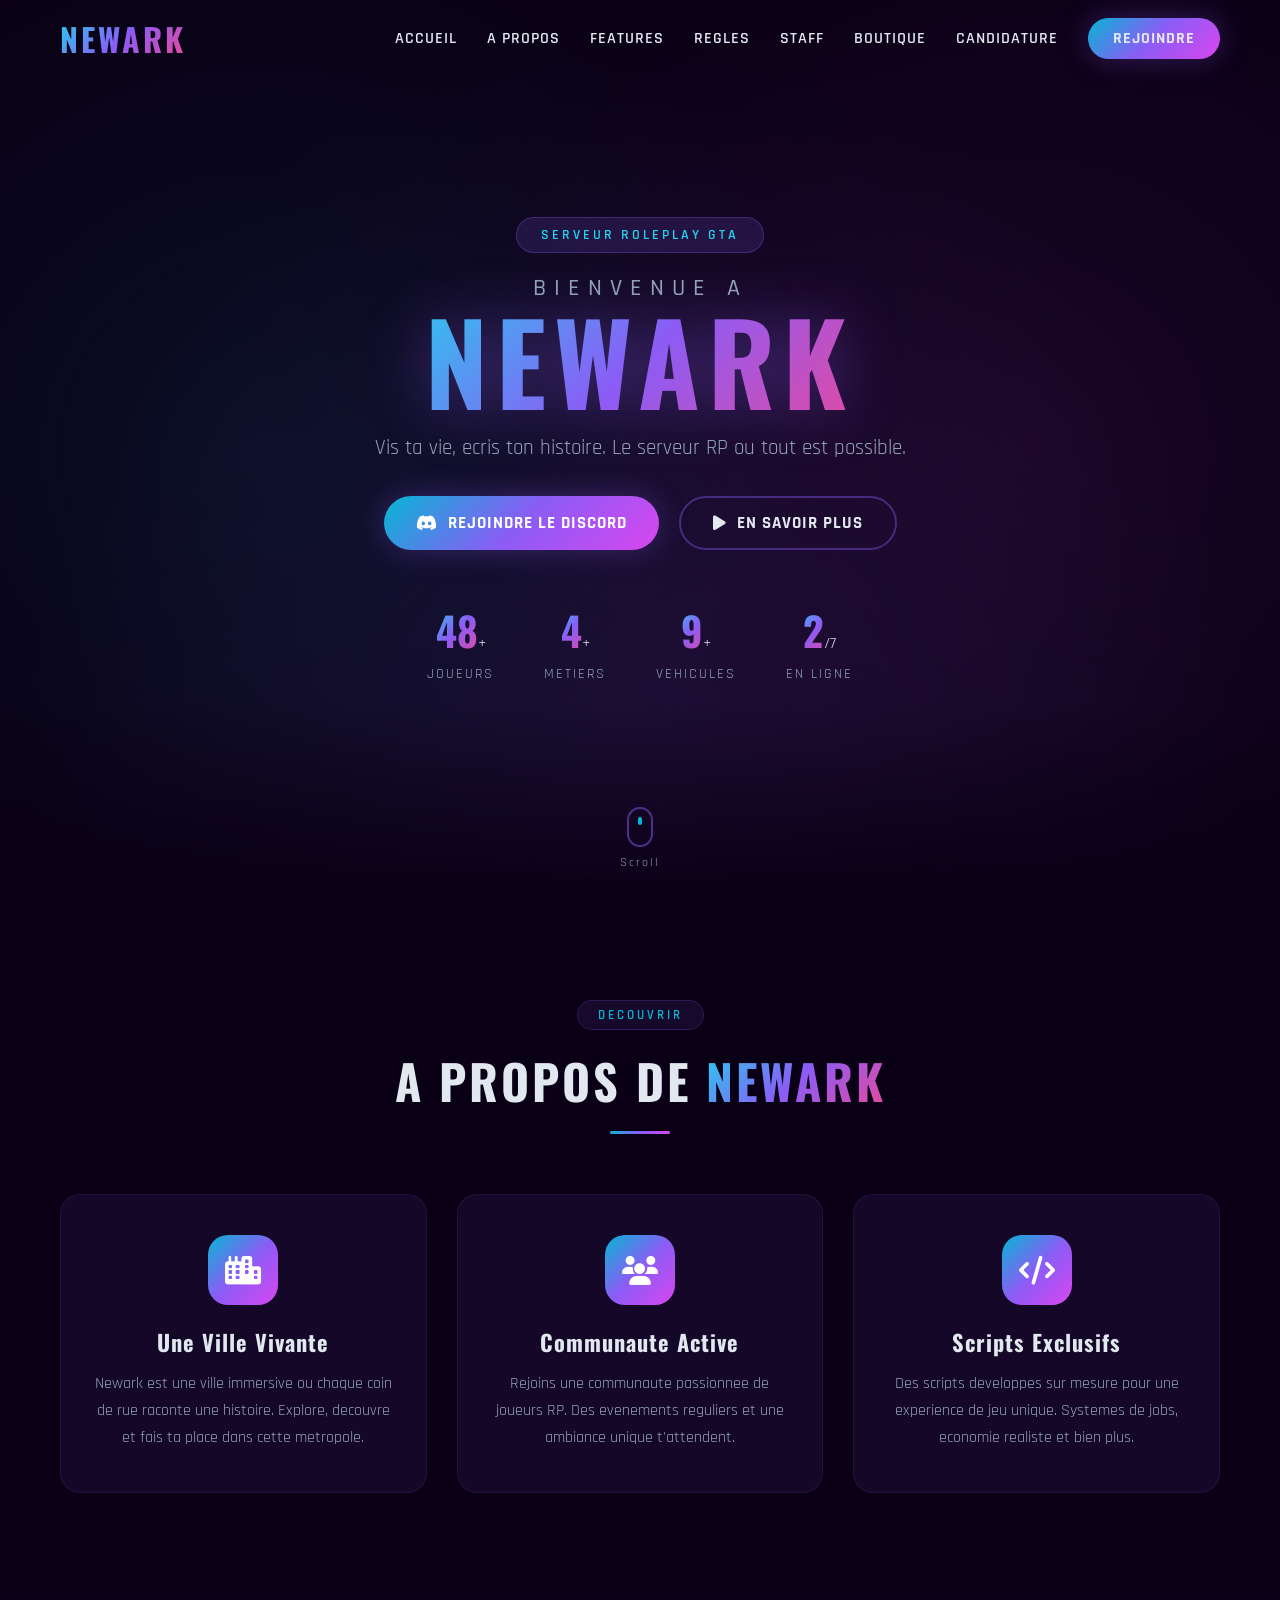
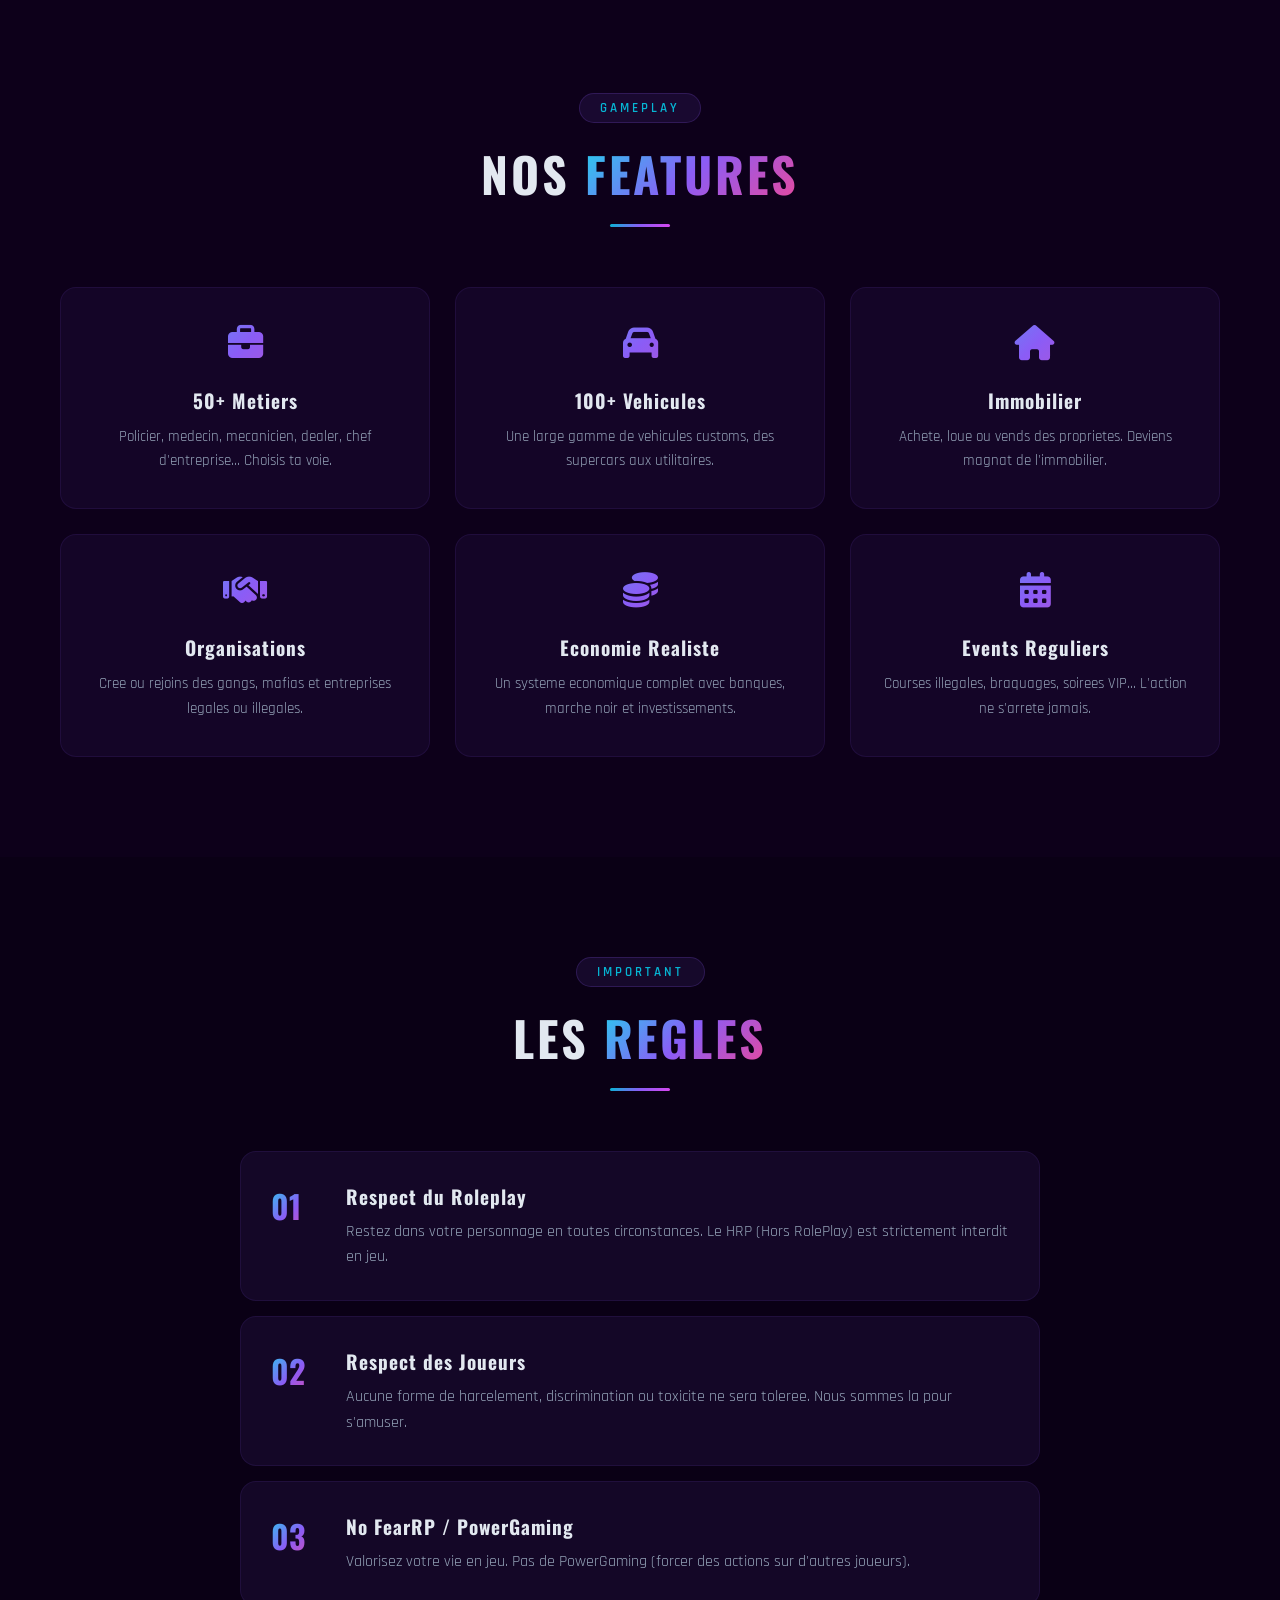
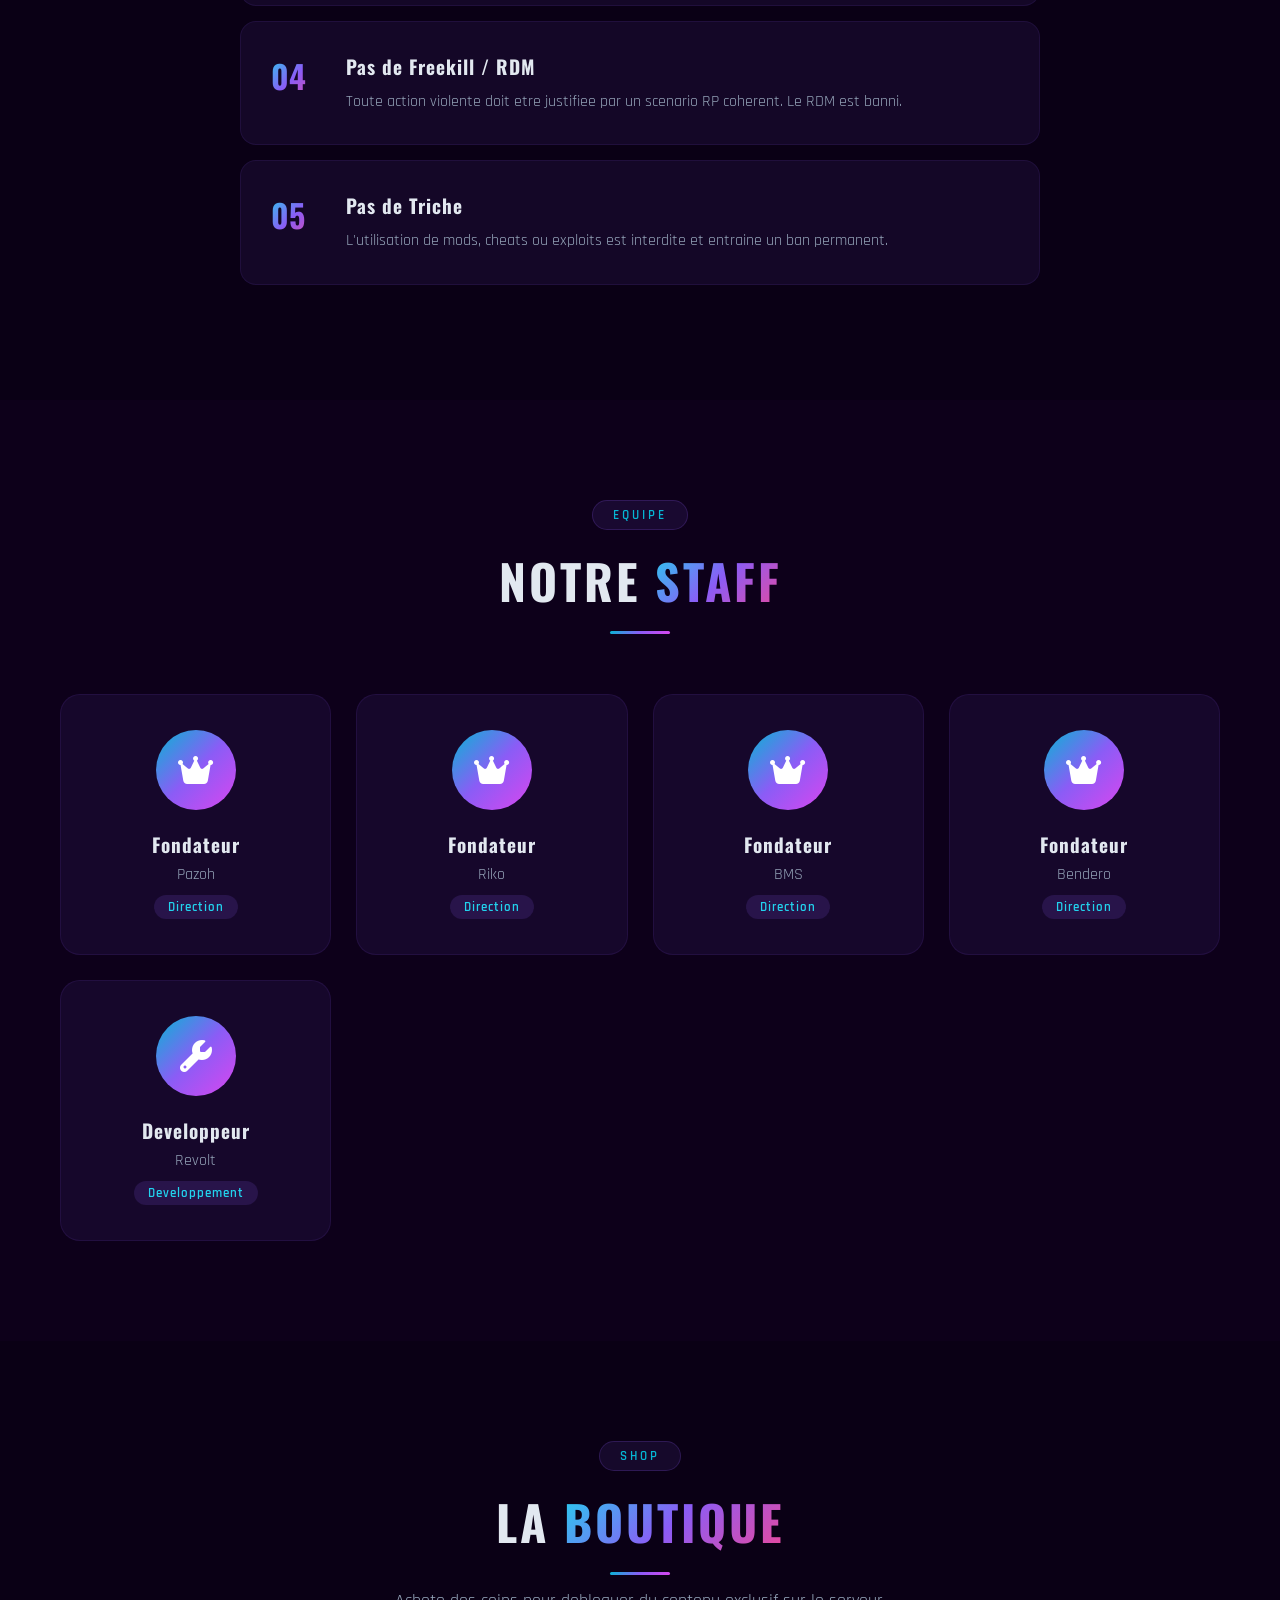
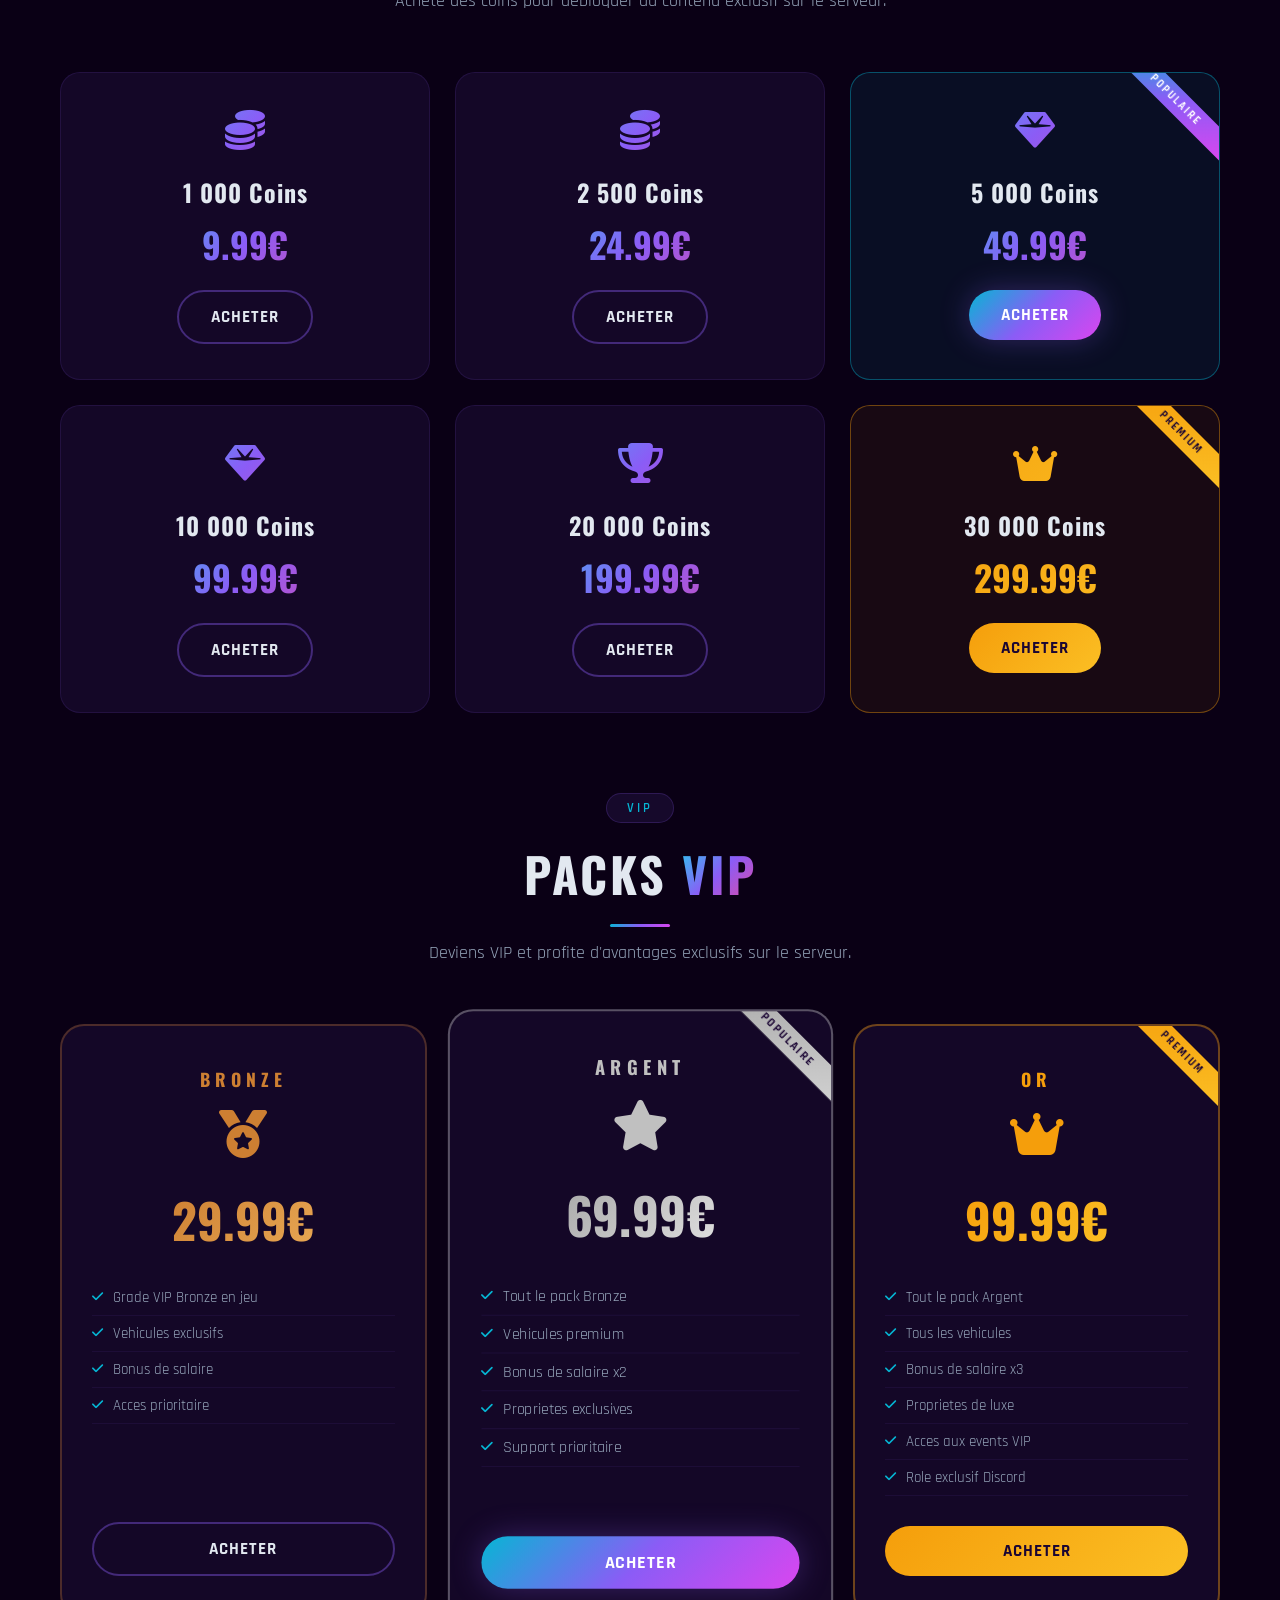
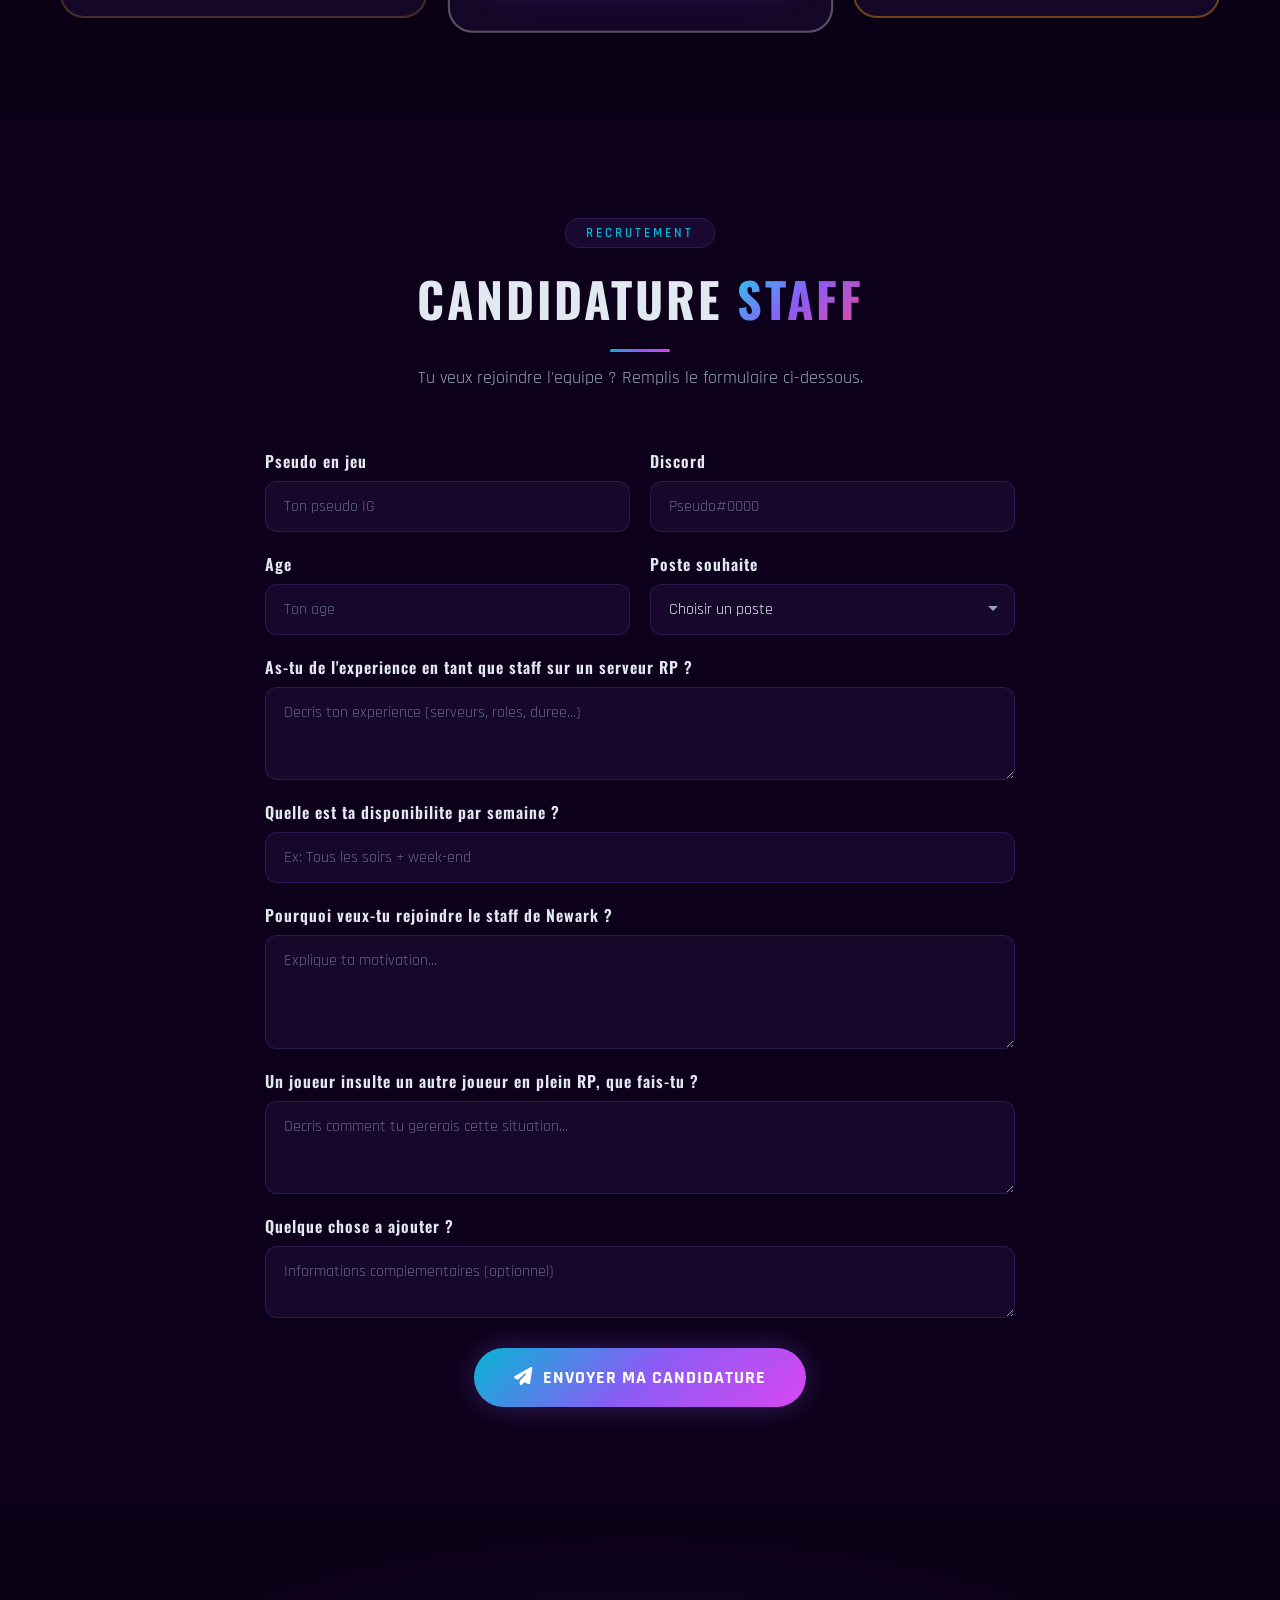
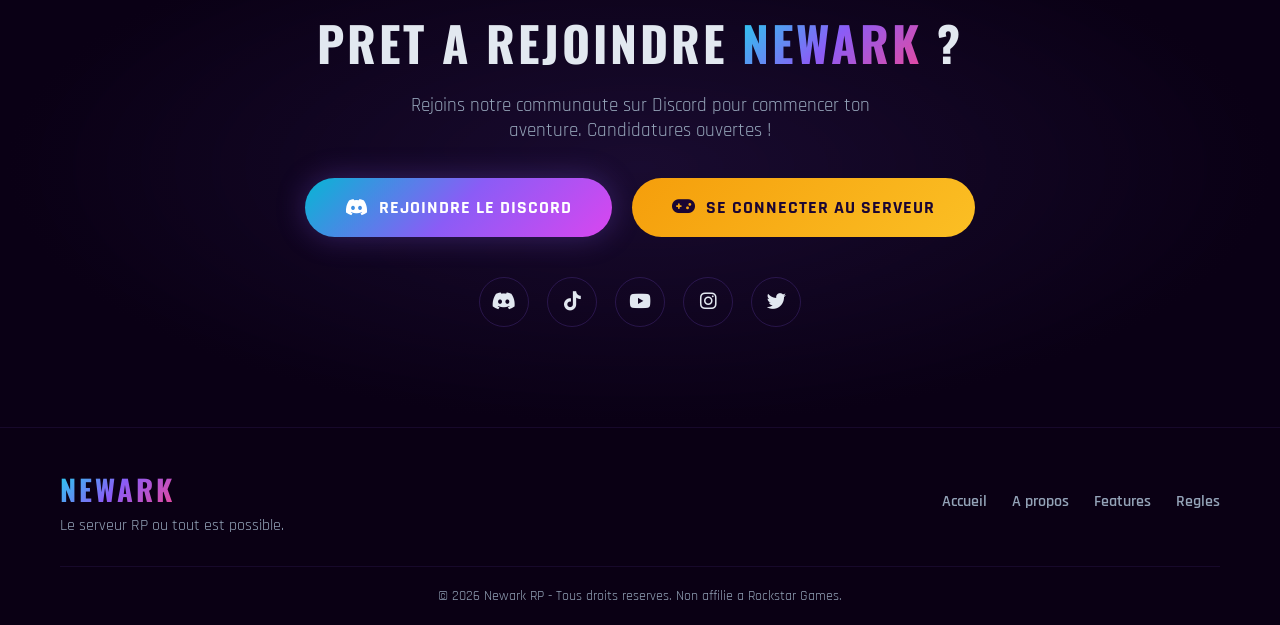
==== index.html @ 3d1e1ec4 "Ajout boutique, packs VIP et systeme de candidatures staff avec Google Sheets" ====
<!DOCTYPE html>
<html lang="fr">
<head>
    <meta charset="UTF-8">
    <meta name="viewport" content="width=device-width, initial-scale=1.0">
    <title>Newark RP - Serveur Roleplay GTA</title>
    <link rel="stylesheet" href="style.css">
    <link href="https://fonts.googleapis.com/css2?family=Oswald:wght@400;600;700&family=Rajdhani:wght@400;500;600;700&display=swap" rel="stylesheet">
    <link rel="stylesheet" href="https://cdnjs.cloudflare.com/ajax/libs/font-awesome/6.5.1/css/all.min.css">
</head>
<body>
    <!-- Particules flottantes -->
    <div class="particles" id="particles"></div>

    <!-- Navigation -->
    <nav class="navbar" id="navbar">
        <div class="nav-container">
            <a href="#" class="nav-logo">
                <img src="assets/logo.png" alt="Newark RP" class="logo-img" onerror="this.style.display='none'; this.nextElementSibling.style.display='block';">
                <span class="logo-text" style="display:block;">NEWARK</span>
            </a>
            <ul class="nav-links">
                <li><a href="#accueil">Accueil</a></li>
                <li><a href="#apropos">A propos</a></li>
                <li><a href="#features">Features</a></li>
                <li><a href="#regles">Regles</a></li>
                <li><a href="#staff">Staff</a></li>
                <li><a href="#boutique">Boutique</a></li>
                <li><a href="#candidature">Candidature</a></li>
                <li><a href="#rejoindre" class="btn-join">Rejoindre</a></li>
            </ul>
            <div class="hamburger" id="hamburger">
                <span></span>
                <span></span>
                <span></span>
            </div>
        </div>
    </nav>

    <!-- Hero Section -->
    <section class="hero" id="accueil">
        <div class="hero-overlay"></div>
        <div class="hero-content">
            <div class="hero-badge">SERVEUR ROLEPLAY GTA</div>
            <h1 class="hero-title">
                <span class="title-line">BIENVENUE A</span>
                <span class="title-newark">NEWARK</span>
            </h1>
            <p class="hero-subtitle">Vis ta vie, ecris ton histoire. Le serveur RP ou tout est possible.</p>
            <div class="hero-buttons">
                <a href="#rejoindre" class="btn btn-primary">
                    <i class="fab fa-discord"></i> Rejoindre le Discord
                </a>
                <a href="#apropos" class="btn btn-secondary">
                    <i class="fas fa-play"></i> En savoir plus
                </a>
            </div>
            <div class="hero-stats">
                <div class="stat">
                    <span class="stat-number" data-target="500">0</span>+
                    <span class="stat-label">Joueurs</span>
                </div>
                <div class="stat">
                    <span class="stat-number" data-target="50">0</span>+
                    <span class="stat-label">Metiers</span>
                </div>
                <div class="stat">
                    <span class="stat-number" data-target="100">0</span>+
                    <span class="stat-label">Vehicules</span>
                </div>
                <div class="stat">
                    <span class="stat-number" data-target="24">0</span>/7
                    <span class="stat-label">En ligne</span>
                </div>
            </div>
        </div>
        <div class="scroll-indicator">
            <div class="mouse">
                <div class="wheel"></div>
            </div>
            <span>Scroll</span>
        </div>
    </section>

    <!-- A propos -->
    <section class="section" id="apropos">
        <div class="container">
            <div class="section-header">
                <span class="section-tag">DECOUVRIR</span>
                <h2 class="section-title">A PROPOS DE <span class="gradient-text">NEWARK</span></h2>
                <div class="section-line"></div>
            </div>
            <div class="about-grid">
                <div class="about-card">
                    <div class="about-icon">
                        <i class="fas fa-city"></i>
                    </div>
                    <h3>Une Ville Vivante</h3>
                    <p>Newark est une ville immersive ou chaque coin de rue raconte une histoire. Explore, decouvre et fais ta place dans cette metropole.</p>
                </div>
                <div class="about-card">
                    <div class="about-icon">
                        <i class="fas fa-users"></i>
                    </div>
                    <h3>Communaute Active</h3>
                    <p>Rejoins une communaute passionnee de joueurs RP. Des evenements reguliers et une ambiance unique t'attendent.</p>
                </div>
                <div class="about-card">
                    <div class="about-icon">
                        <i class="fas fa-code"></i>
                    </div>
                    <h3>Scripts Exclusifs</h3>
                    <p>Des scripts developpes sur mesure pour une experience de jeu unique. Systemes de jobs, economie realiste et bien plus.</p>
                </div>
            </div>
        </div>
    </section>

    <!-- Features -->
    <section class="section section-dark" id="features">
        <div class="container">
            <div class="section-header">
                <span class="section-tag">GAMEPLAY</span>
                <h2 class="section-title">NOS <span class="gradient-text">FEATURES</span></h2>
                <div class="section-line"></div>
            </div>
            <div class="features-grid">
                <div class="feature-card" data-aos="fade-up">
                    <div class="feature-icon"><i class="fas fa-briefcase"></i></div>
                    <h3>50+ Metiers</h3>
                    <p>Policier, medecin, mecanicien, dealer, chef d'entreprise... Choisis ta voie.</p>
                </div>
                <div class="feature-card" data-aos="fade-up">
                    <div class="feature-icon"><i class="fas fa-car"></i></div>
                    <h3>100+ Vehicules</h3>
                    <p>Une large gamme de vehicules customs, des supercars aux utilitaires.</p>
                </div>
                <div class="feature-card" data-aos="fade-up">
                    <div class="feature-icon"><i class="fas fa-home"></i></div>
                    <h3>Immobilier</h3>
                    <p>Achete, loue ou vends des proprietes. Deviens magnat de l'immobilier.</p>
                </div>
                <div class="feature-card" data-aos="fade-up">
                    <div class="feature-icon"><i class="fas fa-handshake"></i></div>
                    <h3>Organisations</h3>
                    <p>Cree ou rejoins des gangs, mafias et entreprises legales ou illegales.</p>
                </div>
                <div class="feature-card" data-aos="fade-up">
                    <div class="feature-icon"><i class="fas fa-coins"></i></div>
                    <h3>Economie Realiste</h3>
                    <p>Un systeme economique complet avec banques, marche noir et investissements.</p>
                </div>
                <div class="feature-card" data-aos="fade-up">
                    <div class="feature-icon"><i class="fas fa-calendar-alt"></i></div>
                    <h3>Events Reguliers</h3>
                    <p>Courses illegales, braquages, soirees VIP... L'action ne s'arrete jamais.</p>
                </div>
            </div>
        </div>
    </section>

    <!-- Regles -->
    <section class="section" id="regles">
        <div class="container">
            <div class="section-header">
                <span class="section-tag">IMPORTANT</span>
                <h2 class="section-title">LES <span class="gradient-text">REGLES</span></h2>
                <div class="section-line"></div>
            </div>
            <div class="rules-container">
                <div class="rule-item">
                    <div class="rule-number">01</div>
                    <div class="rule-content">
                        <h3>Respect du Roleplay</h3>
                        <p>Restez dans votre personnage en toutes circonstances. Le HRP (Hors RolePlay) est strictement interdit en jeu.</p>
                    </div>
                </div>
                <div class="rule-item">
                    <div class="rule-number">02</div>
                    <div class="rule-content">
                        <h3>Respect des Joueurs</h3>
                        <p>Aucune forme de harcelement, discrimination ou toxicite ne sera toleree. Nous sommes la pour s'amuser.</p>
                    </div>
                </div>
                <div class="rule-item">
                    <div class="rule-number">03</div>
                    <div class="rule-content">
                        <h3>No FearRP / PowerGaming</h3>
                        <p>Valorisez votre vie en jeu. Pas de PowerGaming (forcer des actions sur d'autres joueurs).</p>
                    </div>
                </div>
                <div class="rule-item">
                    <div class="rule-number">04</div>
                    <div class="rule-content">
                        <h3>Pas de Freekill / RDM</h3>
                        <p>Toute action violente doit etre justifiee par un scenario RP coherent. Le RDM est banni.</p>
                    </div>
                </div>
                <div class="rule-item">
                    <div class="rule-number">05</div>
                    <div class="rule-content">
                        <h3>Pas de Triche</h3>
                        <p>L'utilisation de mods, cheats ou exploits est interdite et entraine un ban permanent.</p>
                    </div>
                </div>
            </div>
        </div>
    </section>

    <!-- Staff -->
    <section class="section section-dark" id="staff">
        <div class="container">
            <div class="section-header">
                <span class="section-tag">EQUIPE</span>
                <h2 class="section-title">NOTRE <span class="gradient-text">STAFF</span></h2>
                <div class="section-line"></div>
            </div>
            <div class="staff-grid">
                <div class="staff-card">
                    <div class="staff-avatar">
                        <i class="fas fa-crown"></i>
                    </div>
                    <h3>Fondateur</h3>
                    <p class="staff-name">Pazoh</p>
                    <span class="staff-role">Direction</span>
                </div>
                <div class="staff-card">
                    <div class="staff-avatar">
                        <i class="fas fa-crown"></i>
                    </div>
                    <h3>Fondateur</h3>
                    <p class="staff-name">Riko</p>
                    <span class="staff-role">Direction</span>
                </div>
                <div class="staff-card">
                    <div class="staff-avatar">
                        <i class="fas fa-crown"></i>
                    </div>
                    <h3>Fondateur</h3>
                    <p class="staff-name">BMS</p>
                    <span class="staff-role">Direction</span>
                </div>
                <div class="staff-card">
                    <div class="staff-avatar">
                        <i class="fas fa-crown"></i>
                    </div>
                    <h3>Fondateur</h3>
                    <p class="staff-name">Bendero</p>
                    <span class="staff-role">Direction</span>
                </div>
                <div class="staff-card">
                    <div class="staff-avatar">
                        <i class="fas fa-wrench"></i>
                    </div>
                    <h3>Developpeur</h3>
                    <p class="staff-name">Revolt</p>
                    <span class="staff-role">Developpement</span>
                </div>
            </div>
        </div>
    </section>

    <!-- Boutique -->
    <section class="section" id="boutique">
        <div class="container">
            <div class="section-header">
                <span class="section-tag">SHOP</span>
                <h2 class="section-title">LA <span class="gradient-text">BOUTIQUE</span></h2>
                <div class="section-line"></div>
                <p class="shop-desc">Achete des coins pour debloquer du contenu exclusif sur le serveur.</p>
            </div>
            <div class="shop-grid">
                <div class="shop-card">
                    <div class="shop-icon"><i class="fas fa-coins"></i></div>
                    <div class="shop-coins">1 000 Coins</div>
                    <div class="shop-price">9.99€</div>
                    <a href="https://discord.gg/fgJKR7Qe9K" class="btn btn-secondary" target="_blank">Acheter</a>
                </div>
                <div class="shop-card">
                    <div class="shop-icon"><i class="fas fa-coins"></i></div>
                    <div class="shop-coins">2 500 Coins</div>
                    <div class="shop-price">24.99€</div>
                    <a href="https://discord.gg/fgJKR7Qe9K" class="btn btn-secondary" target="_blank">Acheter</a>
                </div>
                <div class="shop-card shop-popular">
                    <div class="shop-badge">POPULAIRE</div>
                    <div class="shop-icon"><i class="fas fa-gem"></i></div>
                    <div class="shop-coins">5 000 Coins</div>
                    <div class="shop-price">49.99€</div>
                    <a href="https://discord.gg/fgJKR7Qe9K" class="btn btn-primary" target="_blank">Acheter</a>
                </div>
                <div class="shop-card">
                    <div class="shop-icon"><i class="fas fa-gem"></i></div>
                    <div class="shop-coins">10 000 Coins</div>
                    <div class="shop-price">99.99€</div>
                    <a href="https://discord.gg/fgJKR7Qe9K" class="btn btn-secondary" target="_blank">Acheter</a>
                </div>
                <div class="shop-card">
                    <div class="shop-icon"><i class="fas fa-trophy"></i></div>
                    <div class="shop-coins">20 000 Coins</div>
                    <div class="shop-price">199.99€</div>
                    <a href="https://discord.gg/fgJKR7Qe9K" class="btn btn-secondary" target="_blank">Acheter</a>
                </div>
                <div class="shop-card shop-premium">
                    <div class="shop-badge">PREMIUM</div>
                    <div class="shop-icon"><i class="fas fa-crown"></i></div>
                    <div class="shop-coins">30 000 Coins</div>
                    <div class="shop-price">299.99€</div>
                    <a href="https://discord.gg/fgJKR7Qe9K" class="btn btn-gta" target="_blank">Acheter</a>
                </div>
            </div>

            <div class="section-header" style="margin-top: 80px;">
                <span class="section-tag">VIP</span>
                <h2 class="section-title">PACKS <span class="gradient-text">VIP</span></h2>
                <div class="section-line"></div>
                <p class="shop-desc">Deviens VIP et profite d'avantages exclusifs sur le serveur.</p>
            </div>
            <div class="vip-grid">
                <div class="vip-card vip-bronze">
                    <div class="vip-tier">BRONZE</div>
                    <div class="vip-icon"><i class="fas fa-medal"></i></div>
                    <div class="vip-price">29.99€</div>
                    <ul class="vip-perks">
                        <li><i class="fas fa-check"></i> Grade VIP Bronze en jeu</li>
                        <li><i class="fas fa-check"></i> Vehicules exclusifs</li>
                        <li><i class="fas fa-check"></i> Bonus de salaire</li>
                        <li><i class="fas fa-check"></i> Acces prioritaire</li>
                    </ul>
                    <a href="https://discord.gg/fgJKR7Qe9K" class="btn btn-secondary" target="_blank">Acheter</a>
                </div>
                <div class="vip-card vip-argent">
                    <div class="vip-badge-pop">POPULAIRE</div>
                    <div class="vip-tier">ARGENT</div>
                    <div class="vip-icon"><i class="fas fa-star"></i></div>
                    <div class="vip-price">69.99€</div>
                    <ul class="vip-perks">
                        <li><i class="fas fa-check"></i> Tout le pack Bronze</li>
                        <li><i class="fas fa-check"></i> Vehicules premium</li>
                        <li><i class="fas fa-check"></i> Bonus de salaire x2</li>
                        <li><i class="fas fa-check"></i> Proprietes exclusives</li>
                        <li><i class="fas fa-check"></i> Support prioritaire</li>
                    </ul>
                    <a href="https://discord.gg/fgJKR7Qe9K" class="btn btn-primary" target="_blank">Acheter</a>
                </div>
                <div class="vip-card vip-or">
                    <div class="vip-badge-pop">PREMIUM</div>
                    <div class="vip-tier">OR</div>
                    <div class="vip-icon"><i class="fas fa-crown"></i></div>
                    <div class="vip-price">99.99€</div>
                    <ul class="vip-perks">
                        <li><i class="fas fa-check"></i> Tout le pack Argent</li>
                        <li><i class="fas fa-check"></i> Tous les vehicules</li>
                        <li><i class="fas fa-check"></i> Bonus de salaire x3</li>
                        <li><i class="fas fa-check"></i> Proprietes de luxe</li>
                        <li><i class="fas fa-check"></i> Acces aux events VIP</li>
                        <li><i class="fas fa-check"></i> Role exclusif Discord</li>
                    </ul>
                    <a href="https://discord.gg/fgJKR7Qe9K" class="btn btn-gta" target="_blank">Acheter</a>
                </div>
            </div>
        </div>
    </section>

    <!-- Candidature Staff -->
    <section class="section section-dark" id="candidature">
        <div class="container">
            <div class="section-header">
                <span class="section-tag">RECRUTEMENT</span>
                <h2 class="section-title">CANDIDATURE <span class="gradient-text">STAFF</span></h2>
                <div class="section-line"></div>
                <p class="shop-desc">Tu veux rejoindre l'equipe ? Remplis le formulaire ci-dessous.</p>
            </div>
            <div class="form-container">
                <form class="candidature-form" id="candidatureForm">
                    <div class="form-row">
                        <div class="form-group">
                            <label for="pseudo">Pseudo en jeu</label>
                            <input type="text" id="pseudo" name="pseudo" placeholder="Ton pseudo IG" required>
                        </div>
                        <div class="form-group">
                            <label for="discord">Discord</label>
                            <input type="text" id="discord" name="discord" placeholder="Pseudo#0000" required>
                        </div>
                    </div>
                    <div class="form-row">
                        <div class="form-group">
                            <label for="age">Age</label>
                            <input type="number" id="age" name="age" placeholder="Ton age" min="13" required>
                        </div>
                        <div class="form-group">
                            <label for="poste">Poste souhaite</label>
                            <select id="poste" name="poste" required>
                                <option value="" disabled selected>Choisir un poste</option>
                                <option value="moderateur">Moderateur</option>
                                <option value="admin">Administrateur</option>
                                <option value="dev">Developpeur</option>
                                <option value="support">Support</option>
                            </select>
                        </div>
                    </div>
                    <div class="form-group">
                        <label for="experience">As-tu de l'experience en tant que staff sur un serveur RP ?</label>
                        <textarea id="experience" name="experience" rows="3" placeholder="Decris ton experience (serveurs, roles, duree...)" required></textarea>
                    </div>
                    <div class="form-group">
                        <label for="disponibilite">Quelle est ta disponibilite par semaine ?</label>
                        <input type="text" id="disponibilite" name="disponibilite" placeholder="Ex: Tous les soirs + week-end" required>
                    </div>
                    <div class="form-group">
                        <label for="motivation">Pourquoi veux-tu rejoindre le staff de Newark ?</label>
                        <textarea id="motivation" name="motivation" rows="4" placeholder="Explique ta motivation..." required></textarea>
                    </div>
                    <div class="form-group">
                        <label for="situation">Un joueur insulte un autre joueur en plein RP, que fais-tu ?</label>
                        <textarea id="situation" name="situation" rows="3" placeholder="Decris comment tu gererais cette situation..." required></textarea>
                    </div>
                    <div class="form-group">
                        <label for="complement">Quelque chose a ajouter ?</label>
                        <textarea id="complement" name="complement" rows="2" placeholder="Informations complementaires (optionnel)"></textarea>
                    </div>
                    <button type="submit" class="btn btn-primary btn-large btn-submit">
                        <i class="fas fa-paper-plane"></i> Envoyer ma candidature
                    </button>
                </form>
                <div class="form-success" id="formSuccess">
                    <i class="fas fa-check-circle"></i>
                    <h3>Candidature envoyee !</h3>
                    <p>Merci pour ta candidature. L'equipe va l'examiner et te recontactera sur Discord.</p>
                </div>
            </div>
        </div>
    </section>

    <!-- Rejoindre -->
    <section class="section cta-section" id="rejoindre">
        <div class="container">
            <div class="cta-content">
                <h2 class="cta-title">PRET A REJOINDRE <span class="gradient-text">NEWARK</span> ?</h2>
                <p class="cta-text">Rejoins notre communaute sur Discord pour commencer ton aventure. Candidatures ouvertes !</p>
                <div class="cta-buttons">
                    <a href="https://discord.gg/fgJKR7Qe9K" class="btn btn-primary btn-large" target="_blank">
                        <i class="fab fa-discord"></i> Rejoindre le Discord
                    </a>
                    <a href="https://cfx.re/join/96v6zk" class="btn btn-gta btn-large" target="_blank">
                        <i class="fas fa-gamepad"></i> Se Connecter au Serveur
                    </a>
                </div>
                <div class="cta-socials">
                    <a href="#" class="social-link" aria-label="Discord"><i class="fab fa-discord"></i></a>
                    <a href="#" class="social-link" aria-label="TikTok"><i class="fab fa-tiktok"></i></a>
                    <a href="#" class="social-link" aria-label="YouTube"><i class="fab fa-youtube"></i></a>
                    <a href="#" class="social-link" aria-label="Instagram"><i class="fab fa-instagram"></i></a>
                    <a href="#" class="social-link" aria-label="Twitter"><i class="fab fa-twitter"></i></a>
                </div>
            </div>
        </div>
    </section>

    <!-- Footer -->
    <footer class="footer">
        <div class="container">
            <div class="footer-content">
                <div class="footer-brand">
                    <span class="footer-logo">NEWARK</span>
                    <p>Le serveur RP ou tout est possible.</p>
                </div>
                <div class="footer-links">
                    <a href="#accueil">Accueil</a>
                    <a href="#apropos">A propos</a>
                    <a href="#features">Features</a>
                    <a href="#regles">Regles</a>
                </div>
            </div>
            <div class="footer-bottom">
                <p>&copy; 2026 Newark RP - Tous droits reserves. Non affilie a Rockstar Games.</p>
            </div>
        </div>
    </footer>

    <script src="script.js"></script>
</body>
</html>
---- style.css ----
/* ============================================
   NEWARK RP - Style GTA Vice City
   Couleurs: Violet, Bleu cyan, Rose/Magenta, Or
   ============================================ */

:root {
    --purple: #8B5CF6;
    --purple-dark: #6D28D9;
    --purple-deep: #1a0533;
    --cyan: #06B6D4;
    --cyan-light: #22D3EE;
    --magenta: #D946EF;
    --pink: #EC4899;
    --gold: #F59E0B;
    --gold-light: #FBBF24;
    --bg-dark: #0a0015;
    --bg-section: #0d001a;
    --bg-card: rgba(139, 92, 246, 0.08);
    --text: #E2E8F0;
    --text-muted: #94A3B8;
    --gradient-main: linear-gradient(135deg, #06B6D4, #8B5CF6, #D946EF);
    --gradient-gta: linear-gradient(135deg, #22D3EE, #8B5CF6, #EC4899);
    --glow-purple: 0 0 30px rgba(139, 92, 246, 0.3);
    --glow-cyan: 0 0 30px rgba(6, 182, 212, 0.3);
}

* {
    margin: 0;
    padding: 0;
    box-sizing: border-box;
}

html {
    scroll-behavior: smooth;
}

body {
    font-family: 'Rajdhani', sans-serif;
    background: var(--bg-dark);
    color: var(--text);
    overflow-x: hidden;
}

.container {
    max-width: 1200px;
    margin: 0 auto;
    padding: 0 20px;
}

/* Particules */
.particles {
    position: fixed;
    top: 0; left: 0;
    width: 100%; height: 100%;
    pointer-events: none;
    z-index: 0;
}

.particle {
    position: absolute;
    border-radius: 50%;
    animation: floatParticle linear infinite;
    opacity: 0.3;
}

@keyframes floatParticle {
    0% { transform: translateY(100vh) rotate(0deg); opacity: 0; }
    10% { opacity: 0.3; }
    90% { opacity: 0.3; }
    100% { transform: translateY(-100px) rotate(720deg); opacity: 0; }
}

/* ============ NAVBAR ============ */
.navbar {
    position: fixed;
    top: 0; left: 0;
    width: 100%;
    z-index: 1000;
    padding: 15px 0;
    transition: all 0.3s ease;
    background: transparent;
}

.navbar.scrolled {
    background: rgba(10, 0, 21, 0.95);
    backdrop-filter: blur(20px);
    padding: 10px 0;
    box-shadow: 0 2px 30px rgba(139, 92, 246, 0.15);
}

.nav-container {
    max-width: 1200px;
    margin: 0 auto;
    padding: 0 20px;
    display: flex;
    justify-content: space-between;
    align-items: center;
}

.nav-logo {
    display: flex;
    align-items: center;
    text-decoration: none;
    gap: 10px;
}

.logo-img {
    height: 45px;
    width: auto;
}

.logo-text {
    font-family: 'Oswald', sans-serif;
    font-size: 2rem;
    font-weight: 700;
    background: var(--gradient-gta);
    -webkit-background-clip: text;
    -webkit-text-fill-color: transparent;
    background-clip: text;
    letter-spacing: 3px;
}

.nav-links {
    display: flex;
    list-style: none;
    gap: 30px;
    align-items: center;
}

.nav-links a {
    color: var(--text);
    text-decoration: none;
    font-weight: 600;
    font-size: 1rem;
    letter-spacing: 1px;
    text-transform: uppercase;
    transition: all 0.3s ease;
    position: relative;
}

.nav-links a:not(.btn-join):hover {
    color: var(--cyan-light);
}

.nav-links a:not(.btn-join)::after {
    content: '';
    position: absolute;
    bottom: -5px; left: 0;
    width: 0; height: 2px;
    background: var(--gradient-main);
    transition: width 0.3s ease;
}

.nav-links a:not(.btn-join):hover::after {
    width: 100%;
}

.btn-join {
    background: var(--gradient-main);
    padding: 10px 25px !important;
    border-radius: 50px;
    font-weight: 700 !important;
    transition: all 0.3s ease !important;
    box-shadow: var(--glow-purple);
}

.btn-join:hover {
    transform: scale(1.05);
    box-shadow: 0 0 40px rgba(139, 92, 246, 0.5);
}

.hamburger {
    display: none;
    flex-direction: column;
    cursor: pointer;
    gap: 6px;
}

.hamburger span {
    width: 28px; height: 3px;
    background: var(--text);
    border-radius: 3px;
    transition: all 0.3s ease;
}

/* ============ HERO ============ */
.hero {
    position: relative;
    min-height: 100vh;
    display: flex;
    align-items: center;
    justify-content: center;
    text-align: center;
    background: radial-gradient(ellipse at center bottom, rgba(139, 92, 246, 0.15) 0%, var(--bg-dark) 70%);
    overflow: hidden;
}

.hero::before {
    content: '';
    position: absolute;
    top: 0; left: 0;
    width: 100%; height: 100%;
    background:
        radial-gradient(circle at 20% 50%, rgba(6, 182, 212, 0.08) 0%, transparent 50%),
        radial-gradient(circle at 80% 50%, rgba(217, 70, 239, 0.08) 0%, transparent 50%);
}

.hero-overlay {
    position: absolute;
    bottom: 0; left: 0;
    width: 100%; height: 200px;
    background: linear-gradient(to top, var(--bg-dark), transparent);
    z-index: 1;
}

.hero-content {
    position: relative;
    z-index: 2;
    padding: 0 20px;
}

.hero-badge {
    display: inline-block;
    padding: 8px 24px;
    background: rgba(139, 92, 246, 0.15);
    border: 1px solid rgba(139, 92, 246, 0.3);
    border-radius: 50px;
    font-size: 0.85rem;
    font-weight: 600;
    letter-spacing: 3px;
    color: var(--cyan-light);
    margin-bottom: 20px;
    animation: fadeInDown 1s ease;
}

.hero-title {
    margin-bottom: 20px;
    animation: fadeInUp 1s ease 0.2s both;
}

.title-line {
    display: block;
    font-family: 'Rajdhani', sans-serif;
    font-size: 1.5rem;
    font-weight: 500;
    letter-spacing: 8px;
    color: var(--text-muted);
}

.title-newark {
    display: block;
    font-family: 'Oswald', sans-serif;
    font-size: 7rem;
    font-weight: 700;
    background: var(--gradient-gta);
    -webkit-background-clip: text;
    -webkit-text-fill-color: transparent;
    background-clip: text;
    line-height: 1;
    letter-spacing: 8px;
    filter: drop-shadow(0 0 30px rgba(139, 92, 246, 0.4));
}

.hero-subtitle {
    font-size: 1.3rem;
    color: var(--text-muted);
    max-width: 600px;
    margin: 0 auto 35px;
    animation: fadeInUp 1s ease 0.4s both;
}

.hero-buttons {
    display: flex;
    gap: 20px;
    justify-content: center;
    flex-wrap: wrap;
    animation: fadeInUp 1s ease 0.6s both;
}

.btn {
    display: inline-flex;
    align-items: center;
    gap: 10px;
    padding: 14px 32px;
    border-radius: 50px;
    font-family: 'Rajdhani', sans-serif;
    font-size: 1.05rem;
    font-weight: 700;
    text-decoration: none;
    text-transform: uppercase;
    letter-spacing: 1px;
    transition: all 0.3s ease;
    cursor: pointer;
    border: none;
}

.btn-primary {
    background: var(--gradient-main);
    color: white;
    box-shadow: var(--glow-purple);
}

.btn-primary:hover {
    transform: translateY(-3px);
    box-shadow: 0 10px 40px rgba(139, 92, 246, 0.4);
}

.btn-secondary {
    background: transparent;
    color: var(--text);
    border: 2px solid rgba(139, 92, 246, 0.4);
}

.btn-secondary:hover {
    border-color: var(--cyan);
    color: var(--cyan-light);
    box-shadow: var(--glow-cyan);
}

.btn-gta {
    background: linear-gradient(135deg, var(--gold), var(--gold-light));
    color: #1a0533;
}

.btn-gta:hover {
    transform: translateY(-3px);
    box-shadow: 0 10px 40px rgba(245, 158, 11, 0.4);
}

.btn-large {
    padding: 18px 40px;
    font-size: 1.15rem;
}

.hero-stats {
    display: flex;
    justify-content: center;
    gap: 50px;
    margin-top: 50px;
    animation: fadeInUp 1s ease 0.8s both;
}

.stat {
    text-align: center;
}

.stat-number {
    font-family: 'Oswald', sans-serif;
    font-size: 2.5rem;
    font-weight: 700;
    background: var(--gradient-gta);
    -webkit-background-clip: text;
    -webkit-text-fill-color: transparent;
    background-clip: text;
}

.stat-label {
    display: block;
    font-size: 0.85rem;
    color: var(--text-muted);
    text-transform: uppercase;
    letter-spacing: 2px;
    margin-top: 5px;
}

.scroll-indicator {
    position: absolute;
    bottom: 30px;
    left: 50%;
    transform: translateX(-50%);
    z-index: 2;
    display: flex;
    flex-direction: column;
    align-items: center;
    gap: 8px;
    color: var(--text-muted);
    font-size: 0.75rem;
    letter-spacing: 2px;
    animation: bounce 2s infinite;
}

.mouse {
    width: 26px; height: 40px;
    border: 2px solid rgba(139, 92, 246, 0.5);
    border-radius: 15px;
    display: flex;
    justify-content: center;
    padding-top: 8px;
}

.wheel {
    width: 4px; height: 8px;
    background: var(--cyan);
    border-radius: 2px;
    animation: scroll 2s infinite;
}

@keyframes scroll {
    0% { opacity: 1; transform: translateY(0); }
    100% { opacity: 0; transform: translateY(12px); }
}

@keyframes bounce {
    0%, 100% { transform: translateX(-50%) translateY(0); }
    50% { transform: translateX(-50%) translateY(-10px); }
}

/* ============ SECTIONS ============ */
.section {
    padding: 100px 0;
    position: relative;
    z-index: 1;
}

.section-dark {
    background: var(--bg-section);
}

.section-header {
    text-align: center;
    margin-bottom: 60px;
}

.section-tag {
    display: inline-block;
    padding: 6px 20px;
    background: rgba(139, 92, 246, 0.1);
    border: 1px solid rgba(139, 92, 246, 0.2);
    border-radius: 50px;
    font-size: 0.8rem;
    font-weight: 600;
    letter-spacing: 3px;
    color: var(--cyan);
    margin-bottom: 15px;
}

.section-title {
    font-family: 'Oswald', sans-serif;
    font-size: 3rem;
    font-weight: 700;
    letter-spacing: 3px;
}

.gradient-text {
    background: var(--gradient-gta);
    -webkit-background-clip: text;
    -webkit-text-fill-color: transparent;
    background-clip: text;
}

.section-line {
    width: 60px; height: 3px;
    background: var(--gradient-main);
    margin: 15px auto 0;
    border-radius: 2px;
}

/* ============ ABOUT ============ */
.about-grid {
    display: grid;
    grid-template-columns: repeat(3, 1fr);
    gap: 30px;
}

.about-card {
    background: var(--bg-card);
    border: 1px solid rgba(139, 92, 246, 0.12);
    border-radius: 20px;
    padding: 40px 30px;
    text-align: center;
    transition: all 0.4s ease;
}

.about-card:hover {
    transform: translateY(-10px);
    border-color: rgba(139, 92, 246, 0.3);
    box-shadow: var(--glow-purple);
}

.about-icon {
    width: 70px; height: 70px;
    margin: 0 auto 20px;
    background: var(--gradient-main);
    border-radius: 20px;
    display: flex;
    align-items: center;
    justify-content: center;
    font-size: 1.8rem;
    color: white;
}

.about-card h3 {
    font-family: 'Oswald', sans-serif;
    font-size: 1.4rem;
    margin-bottom: 12px;
    letter-spacing: 1px;
}

.about-card p {
    color: var(--text-muted);
    line-height: 1.7;
}

/* ============ FEATURES ============ */
.features-grid {
    display: grid;
    grid-template-columns: repeat(3, 1fr);
    gap: 25px;
}

.feature-card {
    background: rgba(139, 92, 246, 0.06);
    border: 1px solid rgba(139, 92, 246, 0.1);
    border-radius: 16px;
    padding: 35px 25px;
    text-align: center;
    transition: all 0.4s ease;
    position: relative;
    overflow: hidden;
}

.feature-card::before {
    content: '';
    position: absolute;
    top: 0; left: 0;
    width: 100%; height: 3px;
    background: var(--gradient-main);
    transform: scaleX(0);
    transition: transform 0.4s ease;
}

.feature-card:hover::before {
    transform: scaleX(1);
}

.feature-card:hover {
    transform: translateY(-5px);
    border-color: rgba(139, 92, 246, 0.25);
    box-shadow: 0 10px 40px rgba(139, 92, 246, 0.1);
}

.feature-icon {
    font-size: 2.2rem;
    margin-bottom: 18px;
    background: var(--gradient-gta);
    -webkit-background-clip: text;
    -webkit-text-fill-color: transparent;
    background-clip: text;
}

.feature-card h3 {
    font-family: 'Oswald', sans-serif;
    font-size: 1.2rem;
    margin-bottom: 10px;
    letter-spacing: 1px;
}

.feature-card p {
    color: var(--text-muted);
    font-size: 0.95rem;
    line-height: 1.6;
}

/* ============ RULES ============ */
.rules-container {
    max-width: 800px;
    margin: 0 auto;
}

.rule-item {
    display: flex;
    gap: 25px;
    padding: 30px;
    background: var(--bg-card);
    border: 1px solid rgba(139, 92, 246, 0.1);
    border-radius: 16px;
    margin-bottom: 15px;
    transition: all 0.3s ease;
    align-items: flex-start;
}

.rule-item:hover {
    border-color: rgba(139, 92, 246, 0.3);
    transform: translateX(10px);
}

.rule-number {
    font-family: 'Oswald', sans-serif;
    font-size: 2rem;
    font-weight: 700;
    background: var(--gradient-gta);
    -webkit-background-clip: text;
    -webkit-text-fill-color: transparent;
    background-clip: text;
    min-width: 50px;
}

.rule-content h3 {
    font-family: 'Oswald', sans-serif;
    font-size: 1.2rem;
    margin-bottom: 8px;
    letter-spacing: 1px;
}

.rule-content p {
    color: var(--text-muted);
    line-height: 1.6;
}

/* ============ STAFF ============ */
.staff-grid {
    display: grid;
    grid-template-columns: repeat(4, 1fr);
    gap: 25px;
}

.staff-card {
    background: var(--bg-card);
    border: 1px solid rgba(139, 92, 246, 0.1);
    border-radius: 20px;
    padding: 35px 20px;
    text-align: center;
    transition: all 0.4s ease;
}

.staff-card:hover {
    transform: translateY(-8px);
    border-color: rgba(217, 70, 239, 0.3);
    box-shadow: 0 10px 40px rgba(217, 70, 239, 0.1);
}

.staff-avatar {
    width: 80px; height: 80px;
    margin: 0 auto 20px;
    background: var(--gradient-main);
    border-radius: 50%;
    display: flex;
    align-items: center;
    justify-content: center;
    font-size: 2rem;
    color: white;
}

.staff-card h3 {
    font-family: 'Oswald', sans-serif;
    font-size: 1.2rem;
    letter-spacing: 1px;
    margin-bottom: 5px;
}

.staff-name {
    color: var(--text-muted);
    margin-bottom: 10px;
}

.staff-role {
    display: inline-block;
    padding: 4px 14px;
    background: rgba(139, 92, 246, 0.15);
    border-radius: 20px;
    font-size: 0.8rem;
    color: var(--cyan-light);
    font-weight: 600;
    letter-spacing: 1px;
}

/* ============ BOUTIQUE ============ */
.shop-desc {
    color: var(--text-muted);
    font-size: 1.1rem;
    margin-top: 15px;
}

.shop-grid {
    display: grid;
    grid-template-columns: repeat(3, 1fr);
    gap: 25px;
}

.shop-card {
    background: var(--bg-card);
    border: 1px solid rgba(139, 92, 246, 0.12);
    border-radius: 20px;
    padding: 35px 25px;
    text-align: center;
    transition: all 0.4s ease;
    position: relative;
    overflow: hidden;
}

.shop-card:hover {
    transform: translateY(-8px);
    border-color: rgba(139, 92, 246, 0.3);
    box-shadow: var(--glow-purple);
}

.shop-popular {
    border-color: rgba(6, 182, 212, 0.4);
    background: rgba(6, 182, 212, 0.08);
}

.shop-popular:hover {
    border-color: rgba(6, 182, 212, 0.6);
    box-shadow: var(--glow-cyan);
}

.shop-premium {
    border-color: rgba(245, 158, 11, 0.4);
    background: rgba(245, 158, 11, 0.06);
}

.shop-premium:hover {
    border-color: rgba(245, 158, 11, 0.6);
    box-shadow: 0 0 30px rgba(245, 158, 11, 0.3);
}

.shop-badge {
    position: absolute;
    top: 15px;
    right: -30px;
    background: var(--gradient-main);
    color: white;
    padding: 5px 40px;
    font-size: 0.7rem;
    font-weight: 700;
    letter-spacing: 2px;
    transform: rotate(45deg);
}

.shop-premium .shop-badge {
    background: linear-gradient(135deg, var(--gold), var(--gold-light));
    color: #1a0533;
}

.shop-icon {
    font-size: 2.5rem;
    margin-bottom: 15px;
    background: var(--gradient-gta);
    -webkit-background-clip: text;
    -webkit-text-fill-color: transparent;
    background-clip: text;
}

.shop-premium .shop-icon {
    background: linear-gradient(135deg, var(--gold), var(--gold-light));
    -webkit-background-clip: text;
    background-clip: text;
}

.shop-coins {
    font-family: 'Oswald', sans-serif;
    font-size: 1.5rem;
    font-weight: 700;
    letter-spacing: 1px;
    margin-bottom: 8px;
}

.shop-price {
    font-family: 'Oswald', sans-serif;
    font-size: 2.2rem;
    font-weight: 700;
    background: var(--gradient-gta);
    -webkit-background-clip: text;
    -webkit-text-fill-color: transparent;
    background-clip: text;
    margin-bottom: 20px;
}

.shop-premium .shop-price {
    background: linear-gradient(135deg, var(--gold), var(--gold-light));
    -webkit-background-clip: text;
    background-clip: text;
}

/* VIP PACKS */
.vip-grid {
    display: grid;
    grid-template-columns: repeat(3, 1fr);
    gap: 30px;
    align-items: stretch;
}

.vip-card {
    background: var(--bg-card);
    border: 2px solid rgba(139, 92, 246, 0.12);
    border-radius: 24px;
    padding: 40px 30px;
    text-align: center;
    transition: all 0.4s ease;
    position: relative;
    overflow: hidden;
    display: flex;
    flex-direction: column;
    align-items: center;
}

.vip-card:hover {
    transform: translateY(-10px);
}

.vip-bronze {
    border-color: rgba(205, 127, 50, 0.3);
}
.vip-bronze:hover {
    border-color: rgba(205, 127, 50, 0.6);
    box-shadow: 0 0 30px rgba(205, 127, 50, 0.2);
}
.vip-bronze .vip-tier { color: #CD7F32; }
.vip-bronze .vip-icon { color: #CD7F32; -webkit-text-fill-color: #CD7F32; }
.vip-bronze .vip-price { background: linear-gradient(135deg, #CD7F32, #E8A854); -webkit-background-clip: text; -webkit-text-fill-color: transparent; background-clip: text; }

.vip-argent {
    border-color: rgba(192, 192, 192, 0.4);
    transform: scale(1.05);
}
.vip-argent:hover {
    border-color: rgba(192, 192, 192, 0.7);
    box-shadow: 0 0 40px rgba(192, 192, 192, 0.2);
    transform: scale(1.05) translateY(-10px);
}
.vip-argent .vip-tier { color: #C0C0C0; }
.vip-argent .vip-icon { color: #C0C0C0; -webkit-text-fill-color: #C0C0C0; }
.vip-argent .vip-price { background: linear-gradient(135deg, #A8A8A8, #E0E0E0); -webkit-background-clip: text; -webkit-text-fill-color: transparent; background-clip: text; }

.vip-or {
    border-color: rgba(245, 158, 11, 0.4);
}
.vip-or:hover {
    border-color: rgba(245, 158, 11, 0.7);
    box-shadow: 0 0 40px rgba(245, 158, 11, 0.25);
}
.vip-or .vip-tier { color: var(--gold); }
.vip-or .vip-icon { color: var(--gold); -webkit-text-fill-color: var(--gold); }
.vip-or .vip-price { background: linear-gradient(135deg, var(--gold), var(--gold-light)); -webkit-background-clip: text; -webkit-text-fill-color: transparent; background-clip: text; }

.vip-badge-pop {
    position: absolute;
    top: 15px;
    right: -32px;
    padding: 5px 40px;
    font-size: 0.7rem;
    font-weight: 700;
    letter-spacing: 2px;
    transform: rotate(45deg);
    color: white;
}
.vip-argent .vip-badge-pop { background: linear-gradient(135deg, #A8A8A8, #D0D0D0); color: #1a0533; }
.vip-or .vip-badge-pop { background: linear-gradient(135deg, var(--gold), var(--gold-light)); color: #1a0533; }

.vip-tier {
    font-family: 'Oswald', sans-serif;
    font-size: 1.1rem;
    font-weight: 700;
    letter-spacing: 5px;
    margin-bottom: 15px;
}

.vip-icon {
    font-size: 3rem;
    margin-bottom: 15px;
}

.vip-price {
    font-family: 'Oswald', sans-serif;
    font-size: 3rem;
    font-weight: 700;
    margin-bottom: 25px;
}

.vip-perks {
    list-style: none;
    text-align: left;
    margin-bottom: 30px;
    width: 100%;
}

.vip-perks li {
    padding: 8px 0;
    color: var(--text-muted);
    font-size: 0.95rem;
    border-bottom: 1px solid rgba(139, 92, 246, 0.08);
    display: flex;
    align-items: center;
    gap: 10px;
}

.vip-perks li i {
    color: var(--cyan);
    font-size: 0.8rem;
}

.vip-card .btn {
    margin-top: auto;
    width: 100%;
    justify-content: center;
}

@media (max-width: 1024px) {
    .shop-grid { grid-template-columns: repeat(2, 1fr); }
    .vip-grid { grid-template-columns: repeat(2, 1fr); }
    .vip-argent { transform: scale(1); }
    .vip-argent:hover { transform: translateY(-10px); }
}

@media (max-width: 480px) {
    .shop-grid { grid-template-columns: 1fr; }
    .vip-grid { grid-template-columns: 1fr; }
}

/* ============ CANDIDATURE ============ */
.form-container {
    max-width: 750px;
    margin: 0 auto;
}

.candidature-form {
    display: flex;
    flex-direction: column;
    gap: 20px;
}

.form-row {
    display: grid;
    grid-template-columns: 1fr 1fr;
    gap: 20px;
}

.form-group {
    display: flex;
    flex-direction: column;
    gap: 8px;
}

.form-group label {
    font-family: 'Oswald', sans-serif;
    font-size: 1rem;
    font-weight: 600;
    letter-spacing: 1px;
    color: var(--text);
}

.form-group input,
.form-group select,
.form-group textarea {
    background: rgba(139, 92, 246, 0.08);
    border: 1px solid rgba(139, 92, 246, 0.2);
    border-radius: 12px;
    padding: 14px 18px;
    color: var(--text);
    font-family: 'Rajdhani', sans-serif;
    font-size: 1rem;
    transition: all 0.3s ease;
    outline: none;
    resize: vertical;
}

.form-group input::placeholder,
.form-group textarea::placeholder {
    color: var(--text-muted);
    opacity: 0.6;
}

.form-group input:focus,
.form-group select:focus,
.form-group textarea:focus {
    border-color: var(--cyan);
    box-shadow: 0 0 20px rgba(6, 182, 212, 0.15);
    background: rgba(139, 92, 246, 0.12);
}

.form-group select {
    cursor: pointer;
    appearance: none;
    background-image: url("data:image/svg+xml,%3Csvg xmlns='http://www.w3.org/2000/svg' width='12' height='12' viewBox='0 0 12 12'%3E%3Cpath fill='%2394A3B8' d='M6 8L1 3h10z'/%3E%3C/svg%3E");
    background-repeat: no-repeat;
    background-position: right 15px center;
}

.form-group select option {
    background: #1a0533;
    color: var(--text);
}

.btn-submit {
    align-self: center;
    margin-top: 10px;
    min-width: 280px;
    justify-content: center;
}

.form-success {
    display: none;
    text-align: center;
    padding: 60px 20px;
    animation: fadeInUp 0.6s ease;
}

.form-success.show {
    display: block;
}

.form-success i {
    font-size: 4rem;
    background: var(--gradient-gta);
    -webkit-background-clip: text;
    -webkit-text-fill-color: transparent;
    background-clip: text;
    margin-bottom: 20px;
}

.form-success h3 {
    font-family: 'Oswald', sans-serif;
    font-size: 1.8rem;
    margin-bottom: 10px;
    letter-spacing: 2px;
}

.form-success p {
    color: var(--text-muted);
    font-size: 1.1rem;
}

@media (max-width: 768px) {
    .form-row { grid-template-columns: 1fr; }
}

/* ============ CTA ============ */
.cta-section {
    background: radial-gradient(ellipse at center, rgba(139, 92, 246, 0.12) 0%, var(--bg-dark) 70%);
    text-align: center;
}

.cta-title {
    font-family: 'Oswald', sans-serif;
    font-size: 3rem;
    margin-bottom: 15px;
    letter-spacing: 3px;
}

.cta-text {
    color: var(--text-muted);
    font-size: 1.2rem;
    max-width: 500px;
    margin: 0 auto 35px;
}

.cta-buttons {
    display: flex;
    gap: 20px;
    justify-content: center;
    flex-wrap: wrap;
    margin-bottom: 40px;
}

.cta-socials {
    display: flex;
    justify-content: center;
    gap: 18px;
}

.social-link {
    width: 50px; height: 50px;
    border: 1px solid rgba(139, 92, 246, 0.2);
    border-radius: 50%;
    display: flex;
    align-items: center;
    justify-content: center;
    color: var(--text);
    text-decoration: none;
    font-size: 1.2rem;
    transition: all 0.3s ease;
}

.social-link:hover {
    background: var(--gradient-main);
    border-color: transparent;
    transform: translateY(-3px);
    box-shadow: var(--glow-purple);
}

/* ============ FOOTER ============ */
.footer {
    background: rgba(10, 0, 21, 0.95);
    border-top: 1px solid rgba(139, 92, 246, 0.1);
    padding: 40px 0 20px;
}

.footer-content {
    display: flex;
    justify-content: space-between;
    align-items: center;
    margin-bottom: 30px;
}

.footer-logo {
    font-family: 'Oswald', sans-serif;
    font-size: 1.8rem;
    font-weight: 700;
    background: var(--gradient-gta);
    -webkit-background-clip: text;
    -webkit-text-fill-color: transparent;
    background-clip: text;
    letter-spacing: 3px;
}

.footer-brand p {
    color: var(--text-muted);
    margin-top: 5px;
}

.footer-links {
    display: flex;
    gap: 25px;
}

.footer-links a {
    color: var(--text-muted);
    text-decoration: none;
    font-weight: 600;
    transition: color 0.3s ease;
}

.footer-links a:hover {
    color: var(--cyan-light);
}

.footer-bottom {
    border-top: 1px solid rgba(139, 92, 246, 0.1);
    padding-top: 20px;
    text-align: center;
}

.footer-bottom p {
    color: var(--text-muted);
    font-size: 0.85rem;
}

/* ============ ANIMATIONS ============ */
@keyframes fadeInDown {
    from { opacity: 0; transform: translateY(-30px); }
    to { opacity: 1; transform: translateY(0); }
}

@keyframes fadeInUp {
    from { opacity: 0; transform: translateY(30px); }
    to { opacity: 1; transform: translateY(0); }
}

/* ============ RESPONSIVE ============ */
@media (max-width: 1024px) {
    .features-grid { grid-template-columns: repeat(2, 1fr); }
    .staff-grid { grid-template-columns: repeat(2, 1fr); }
}

@media (max-width: 768px) {
    .hamburger { display: flex; }

    .nav-links {
        position: fixed;
        top: 0; right: -100%;
        width: 75%;
        height: 100vh;
        background: rgba(10, 0, 21, 0.98);
        flex-direction: column;
        justify-content: center;
        gap: 25px;
        transition: right 0.4s ease;
        backdrop-filter: blur(20px);
    }

    .nav-links.active { right: 0; }

    .title-newark { font-size: 4rem; }
    .title-line { font-size: 1.1rem; }
    .hero-stats { gap: 25px; flex-wrap: wrap; }
    .stat-number { font-size: 2rem; }
    .about-grid { grid-template-columns: 1fr; }
    .features-grid { grid-template-columns: 1fr; }
    .staff-grid { grid-template-columns: repeat(2, 1fr); }
    .section-title { font-size: 2.2rem; }
    .cta-title { font-size: 2.2rem; }

    .footer-content {
        flex-direction: column;
        gap: 20px;
        text-align: center;
    }
}

@media (max-width: 480px) {
    .title-newark { font-size: 3rem; }
    .hero-stats { gap: 15px; }
    .staff-grid { grid-template-columns: 1fr; }
    .btn { padding: 12px 24px; font-size: 0.95rem; }
    .btn-large { padding: 14px 28px; }
}
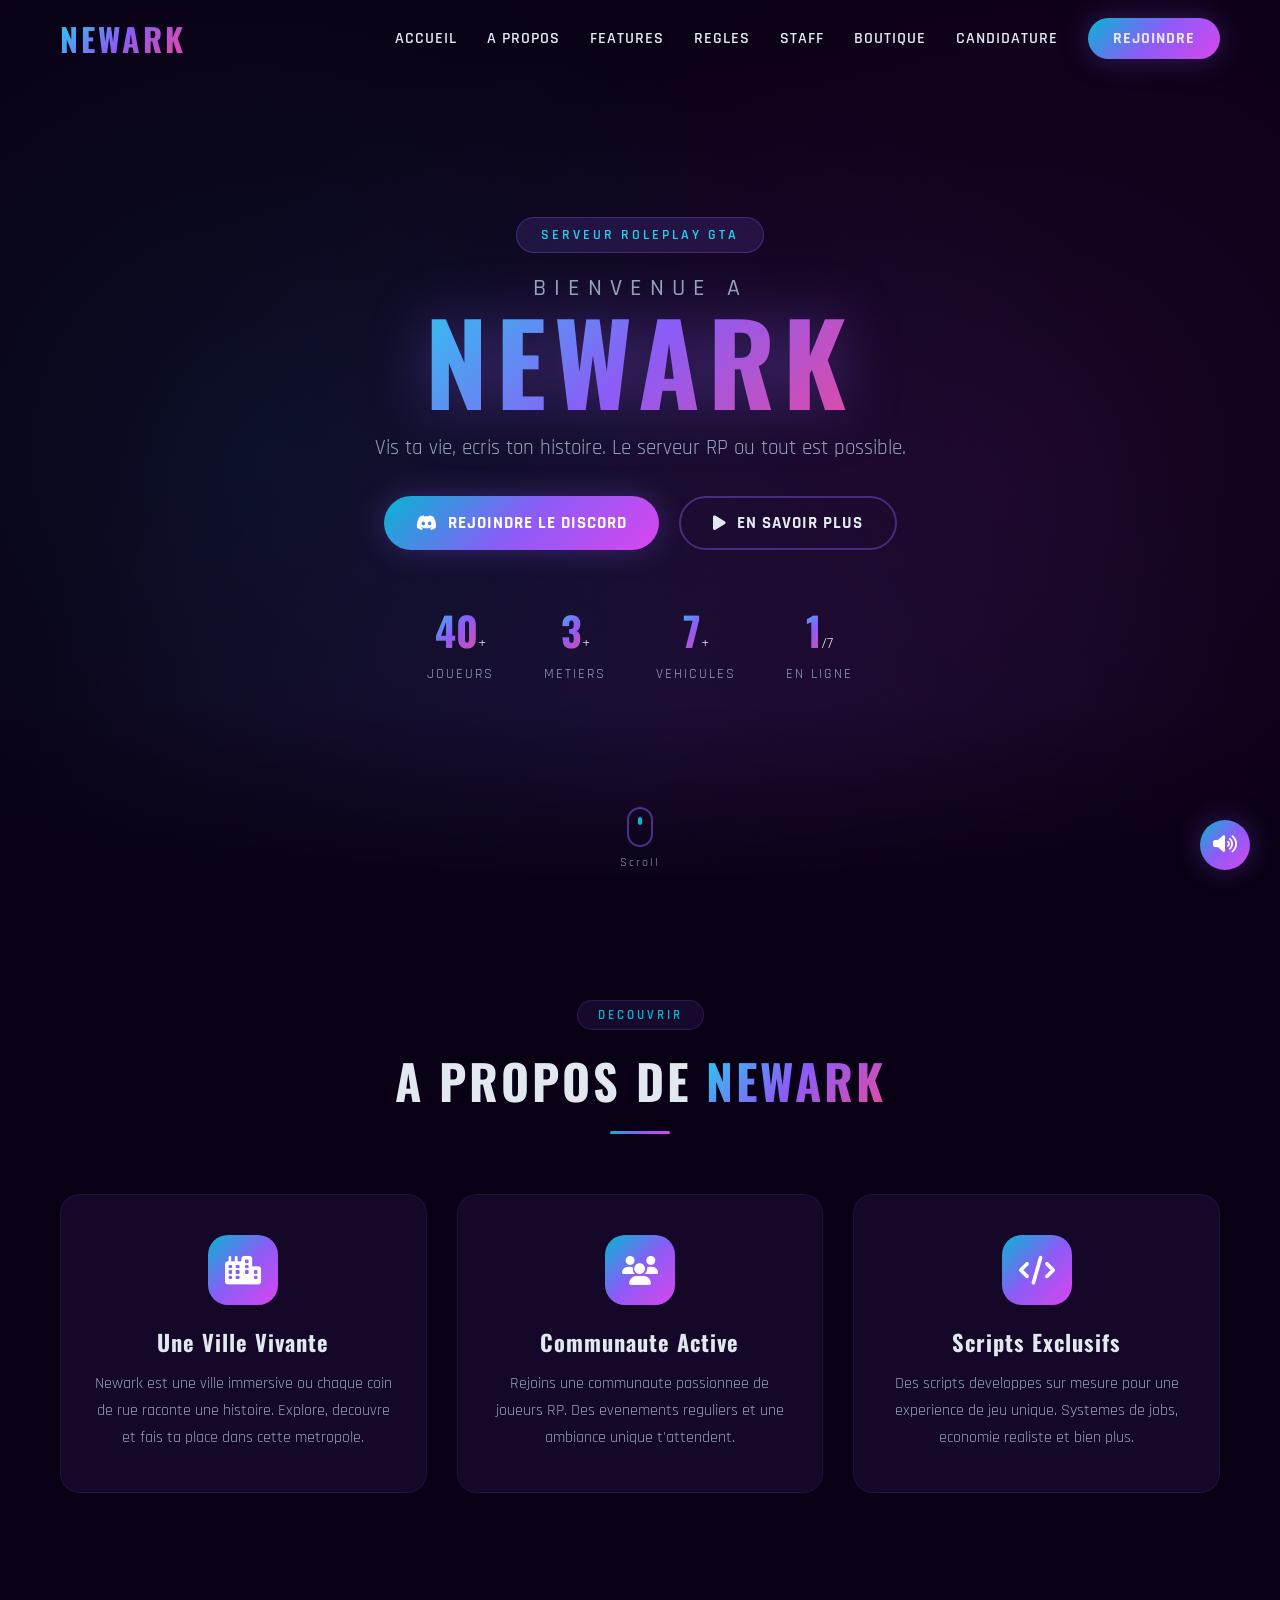
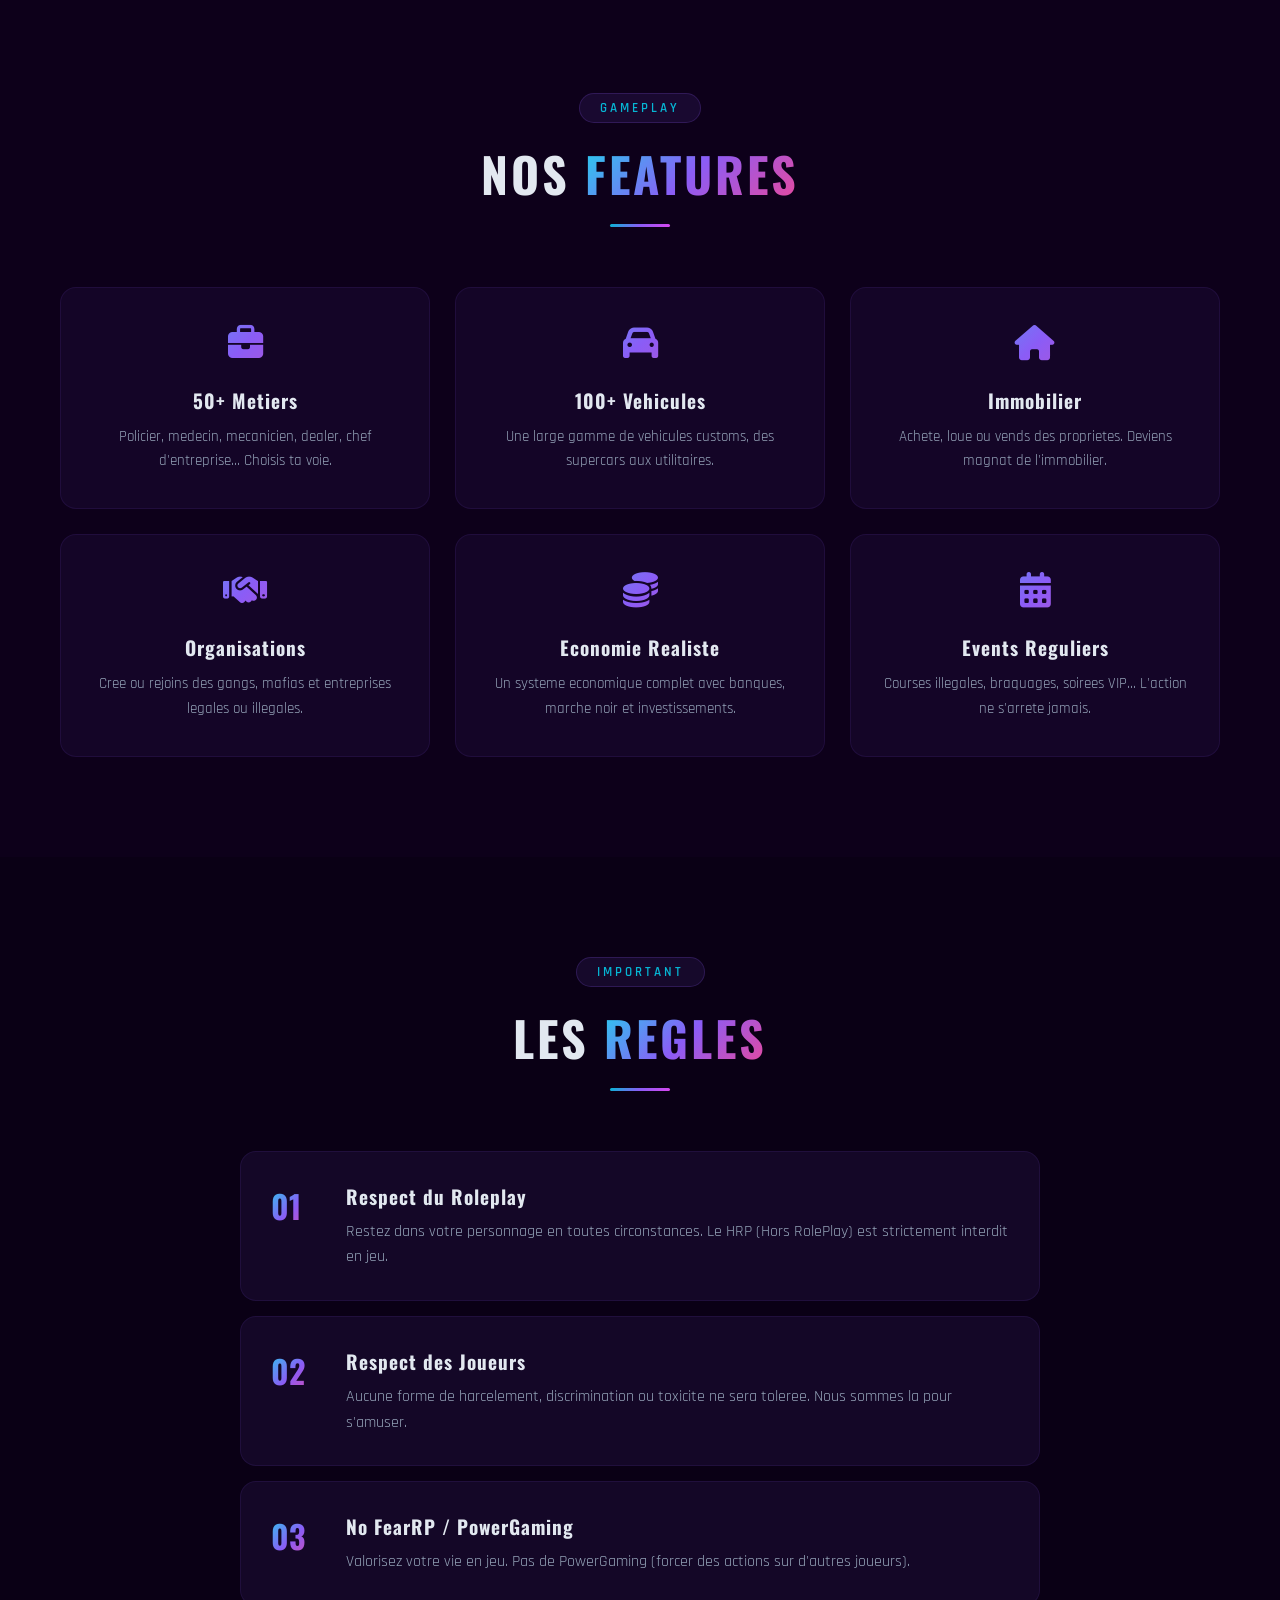
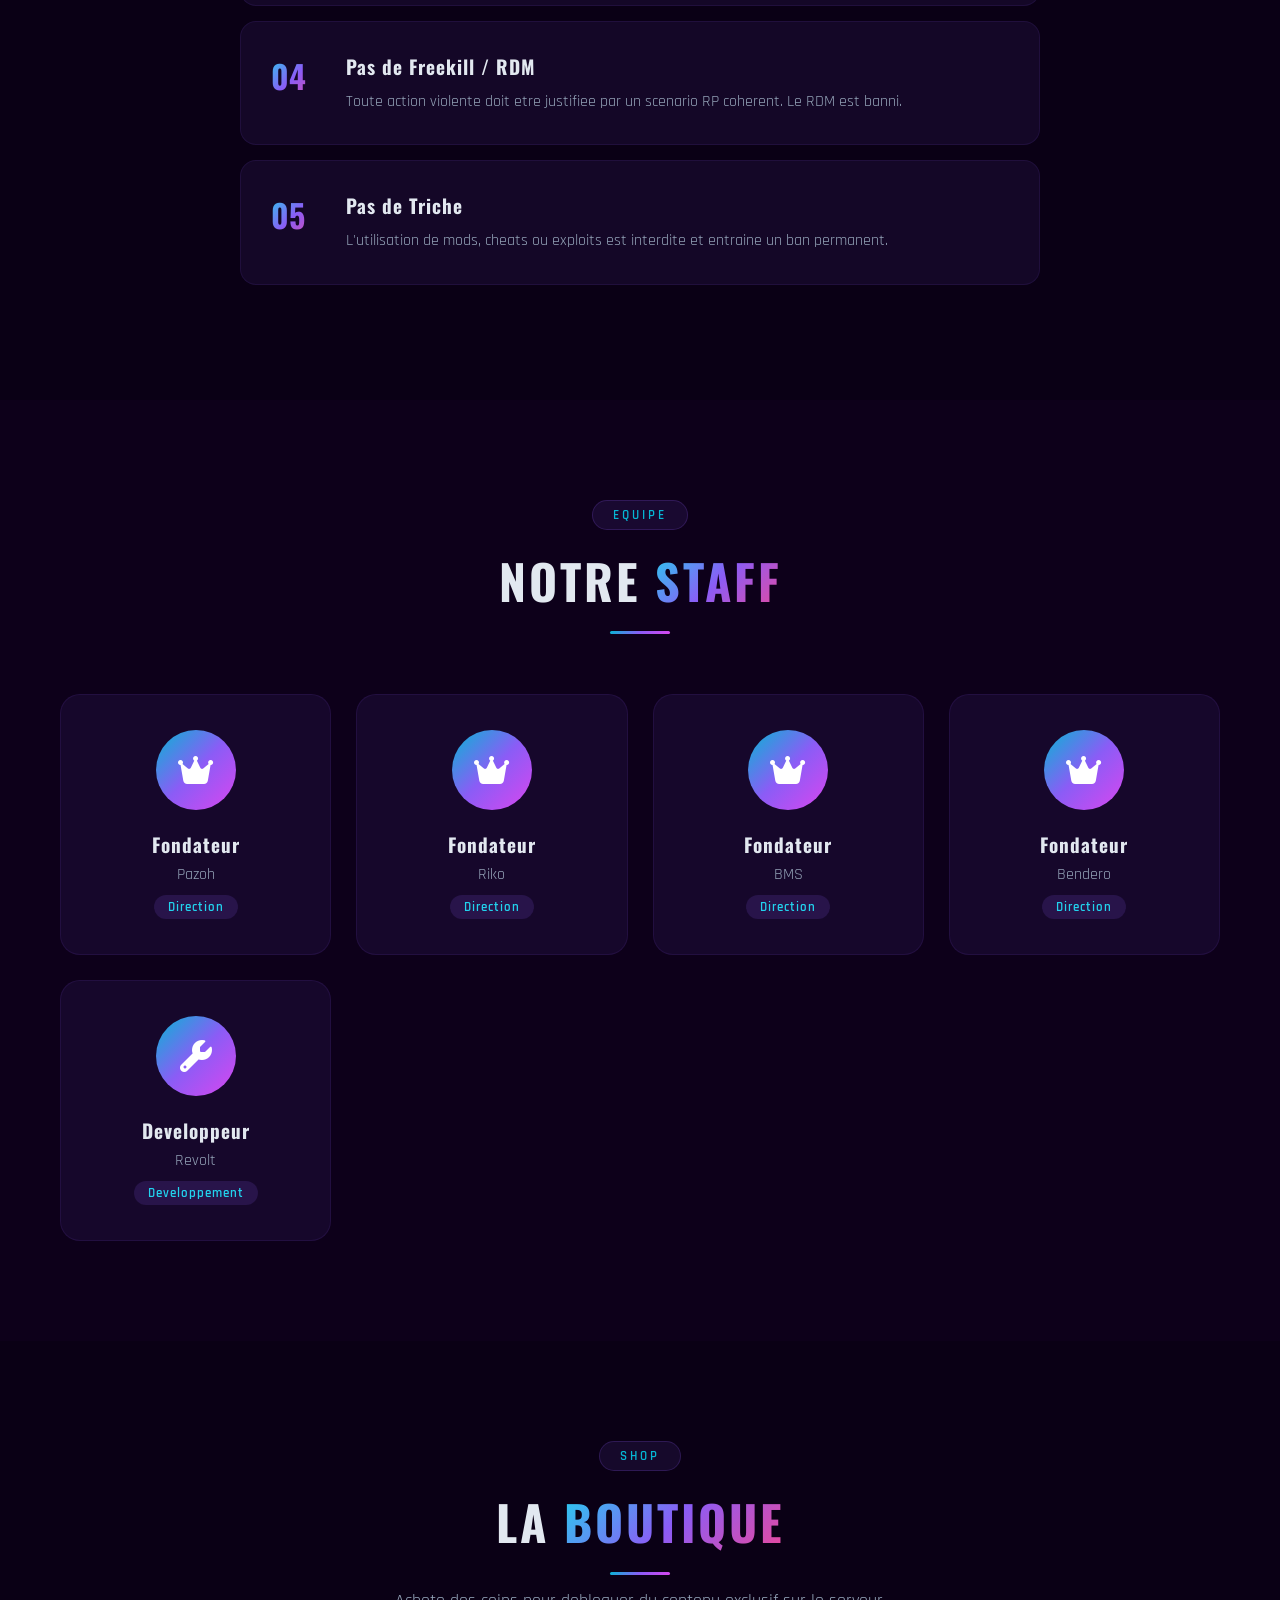
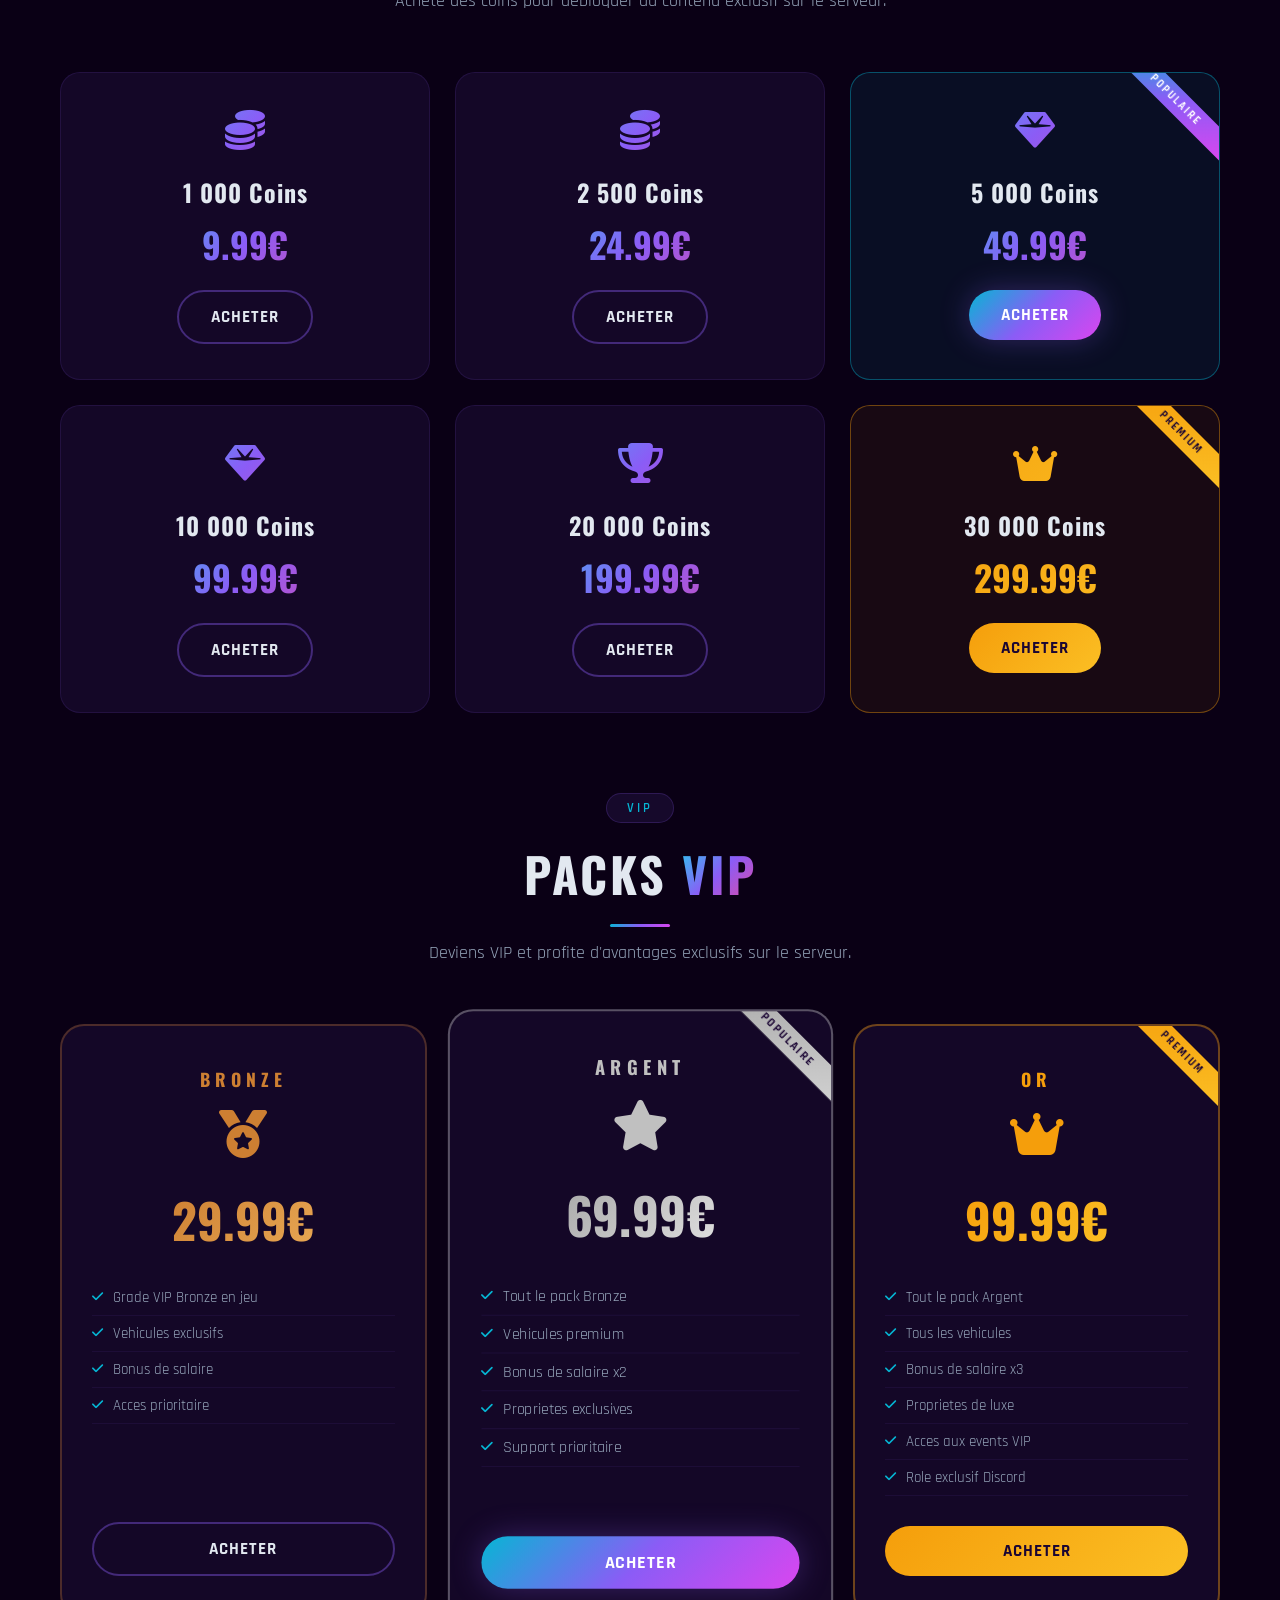
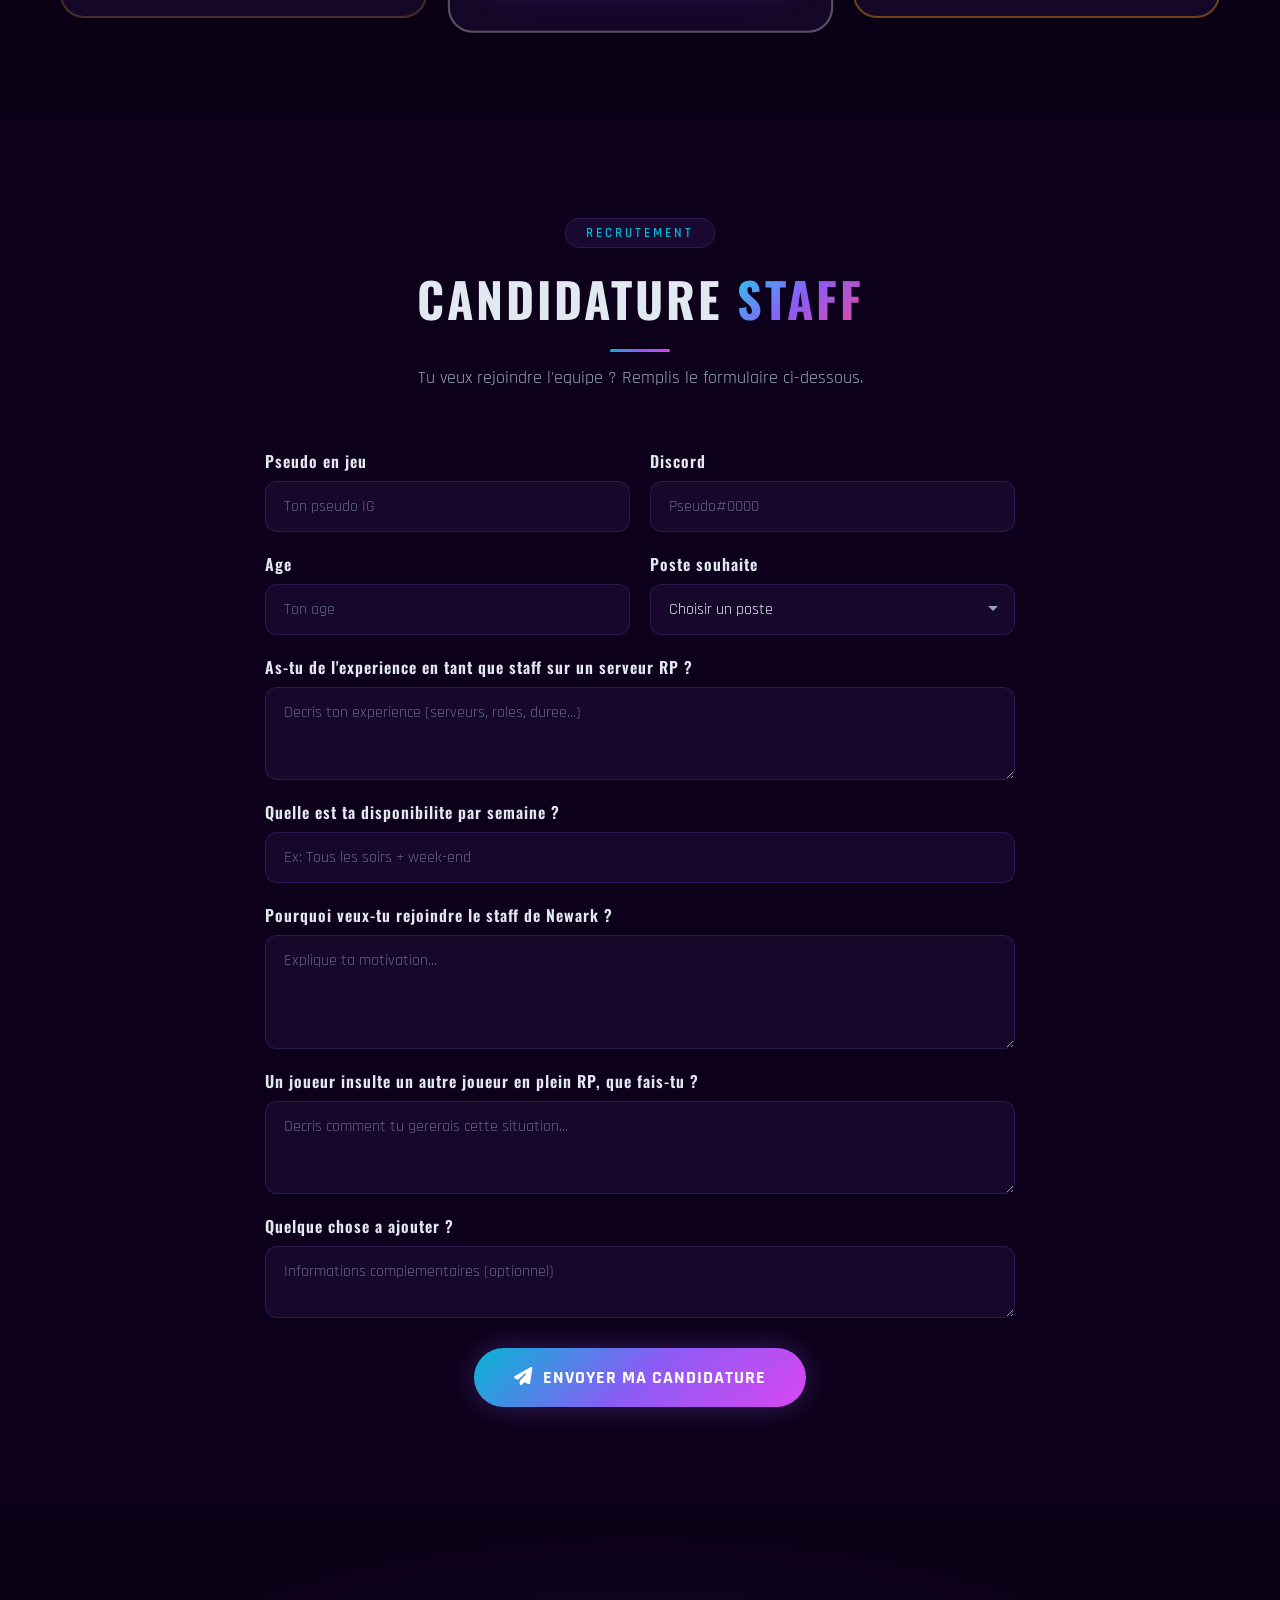
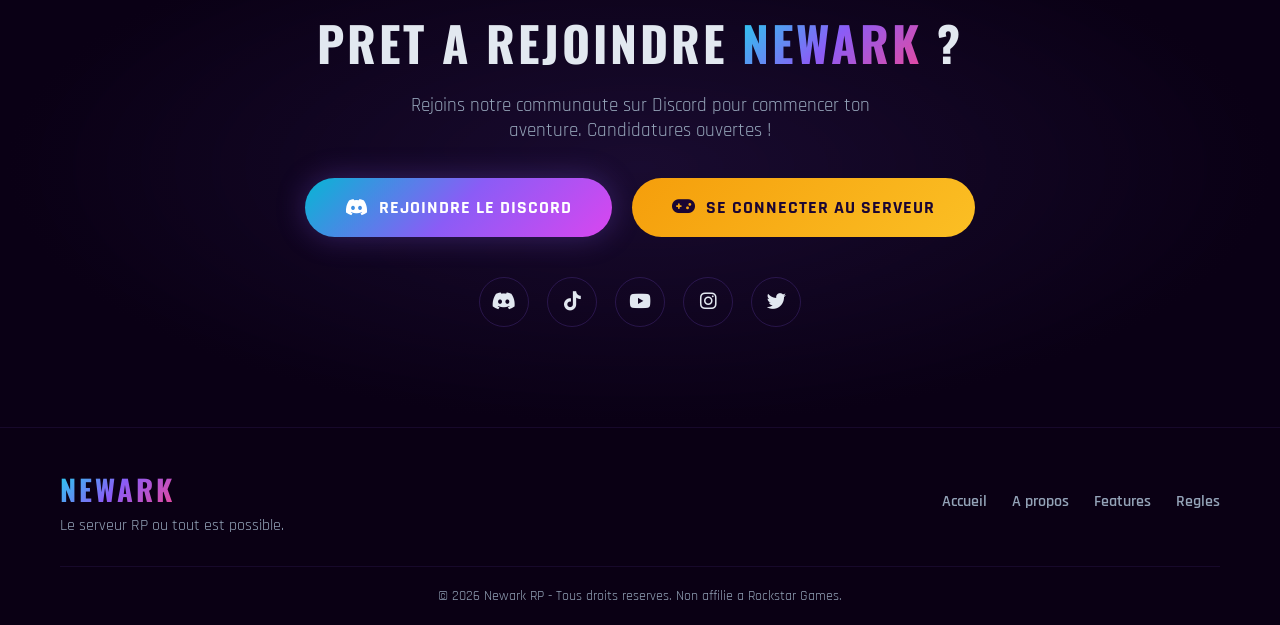
==== commit 8362cdde: "Ajout musique de fond YouTube avec bouton mute" ====
--- a/index.html
+++ b/index.html
@@ -478,6 +478,14 @@
         </div>
     </footer>
 
+    <!-- Musique de fond YouTube -->
+    <iframe id="bg-music" width="0" height="0" src="https://www.youtube.com/embed/vk6014HuxcE?autoplay=1&loop=1&playlist=vk6014HuxcE&controls=0&showinfo=0&mute=0&enablejsapi=1" frameborder="0" allow="autoplay" style="position:fixed;top:-9999px;left:-9999px;"></iframe>
+
+    <!-- Bouton musique -->
+    <div class="music-toggle" id="musicToggle" title="Musique ON/OFF">
+        <i class="fas fa-volume-up" id="musicIcon"></i>
+    </div>
+
     <script src="script.js"></script>
 </body>
 </html>
--- a/style.css
+++ b/style.css
@@ -1135,6 +1135,35 @@
     font-size: 0.85rem;
 }
 
+/* ============ MUSIC TOGGLE ============ */
+.music-toggle {
+    position: fixed;
+    bottom: 30px;
+    right: 30px;
+    width: 50px;
+    height: 50px;
+    background: var(--gradient-main);
+    border-radius: 50%;
+    display: flex;
+    align-items: center;
+    justify-content: center;
+    cursor: pointer;
+    z-index: 9999;
+    font-size: 1.2rem;
+    color: white;
+    box-shadow: var(--glow-purple);
+    transition: all 0.3s ease;
+}
+
+.music-toggle:hover {
+    transform: scale(1.1);
+    box-shadow: 0 0 40px rgba(139, 92, 246, 0.5);
+}
+
+.music-toggle.muted {
+    opacity: 0.5;
+}
+
 /* ============ ANIMATIONS ============ */
 @keyframes fadeInDown {
     from { opacity: 0; transform: translateY(-30px); }
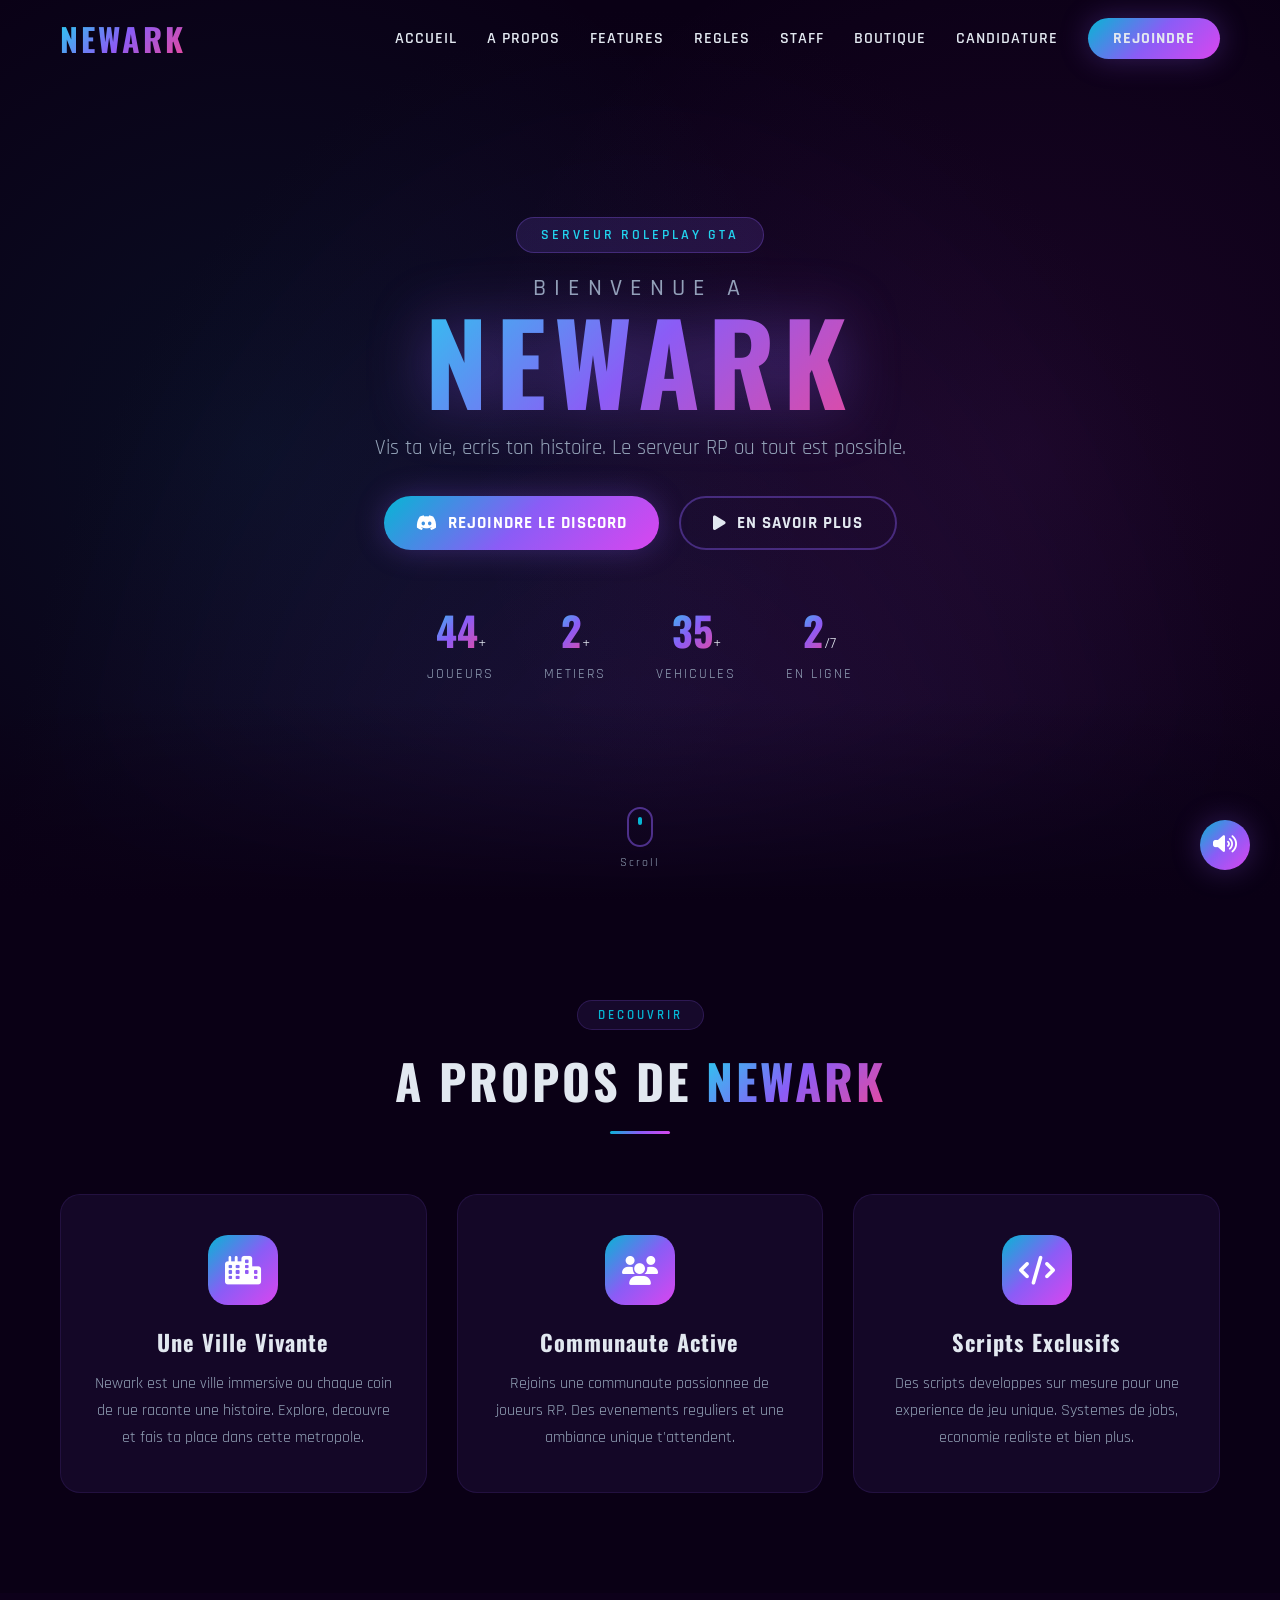
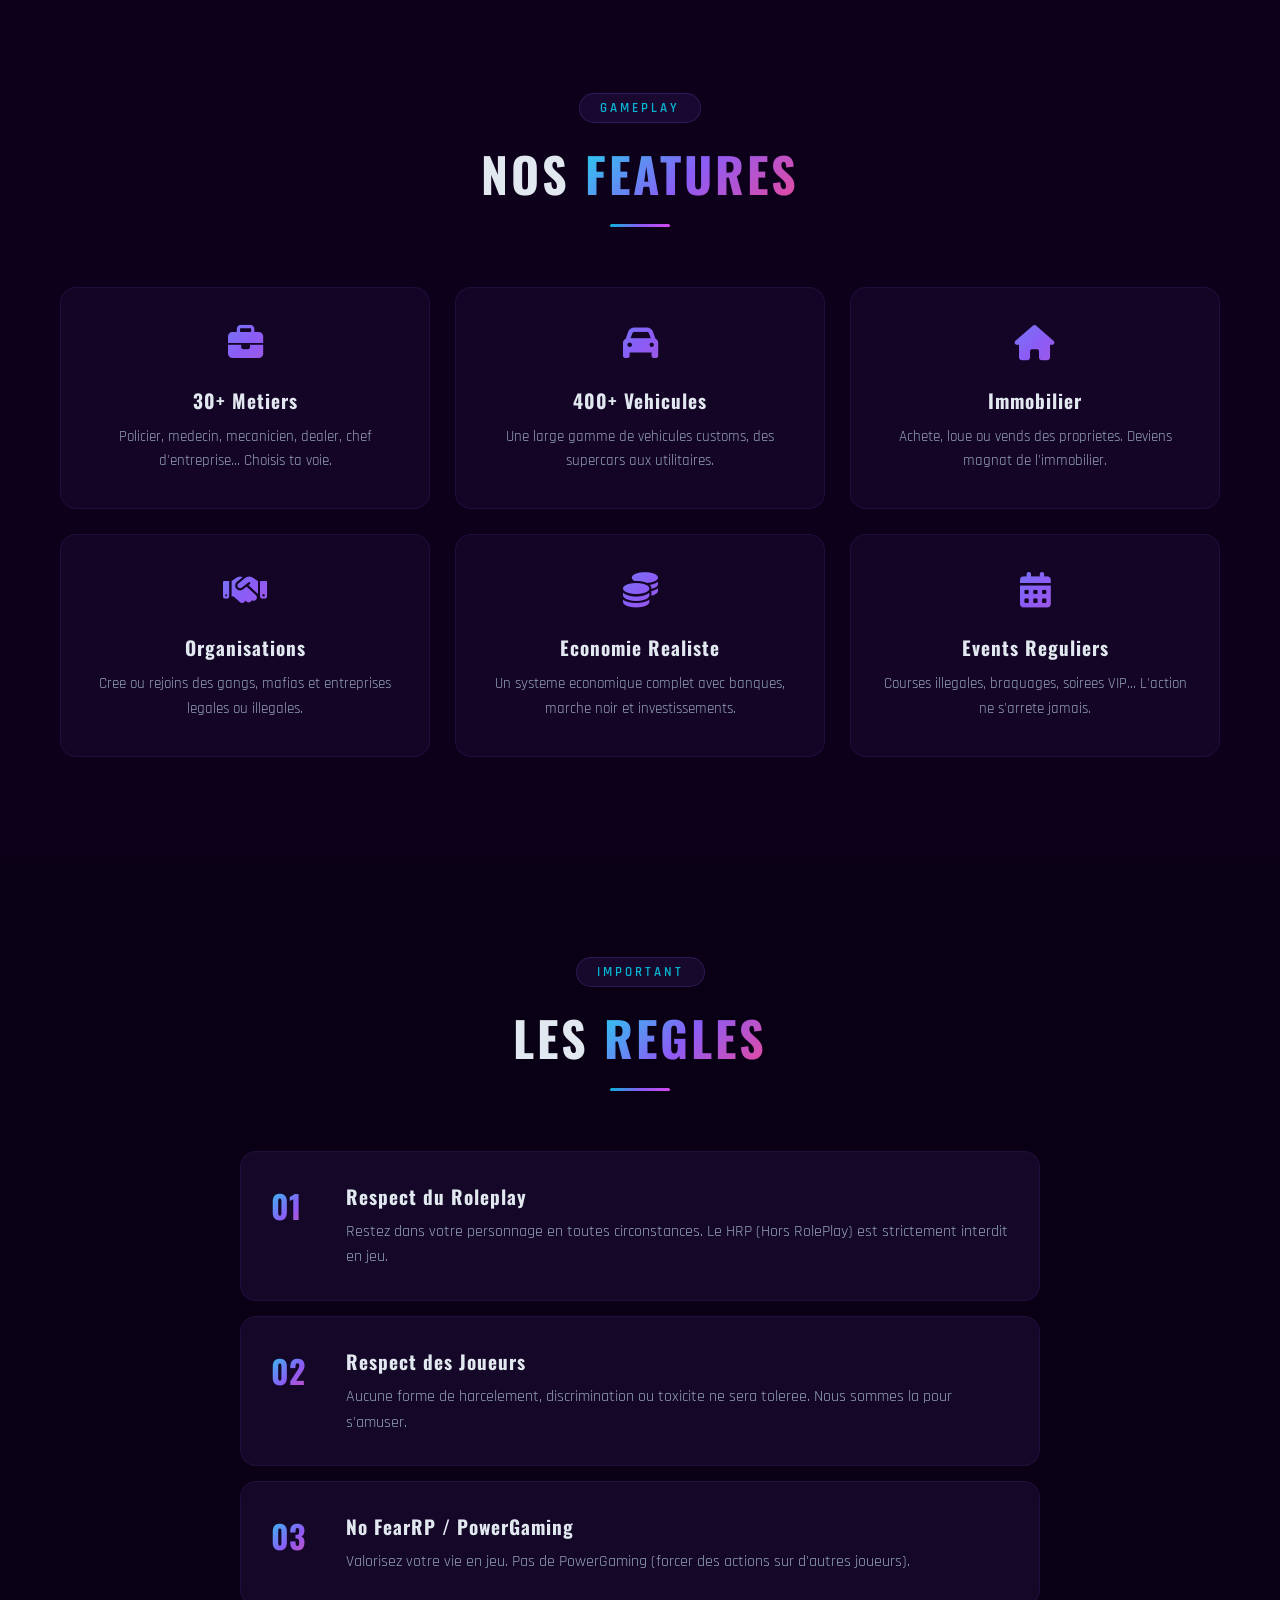
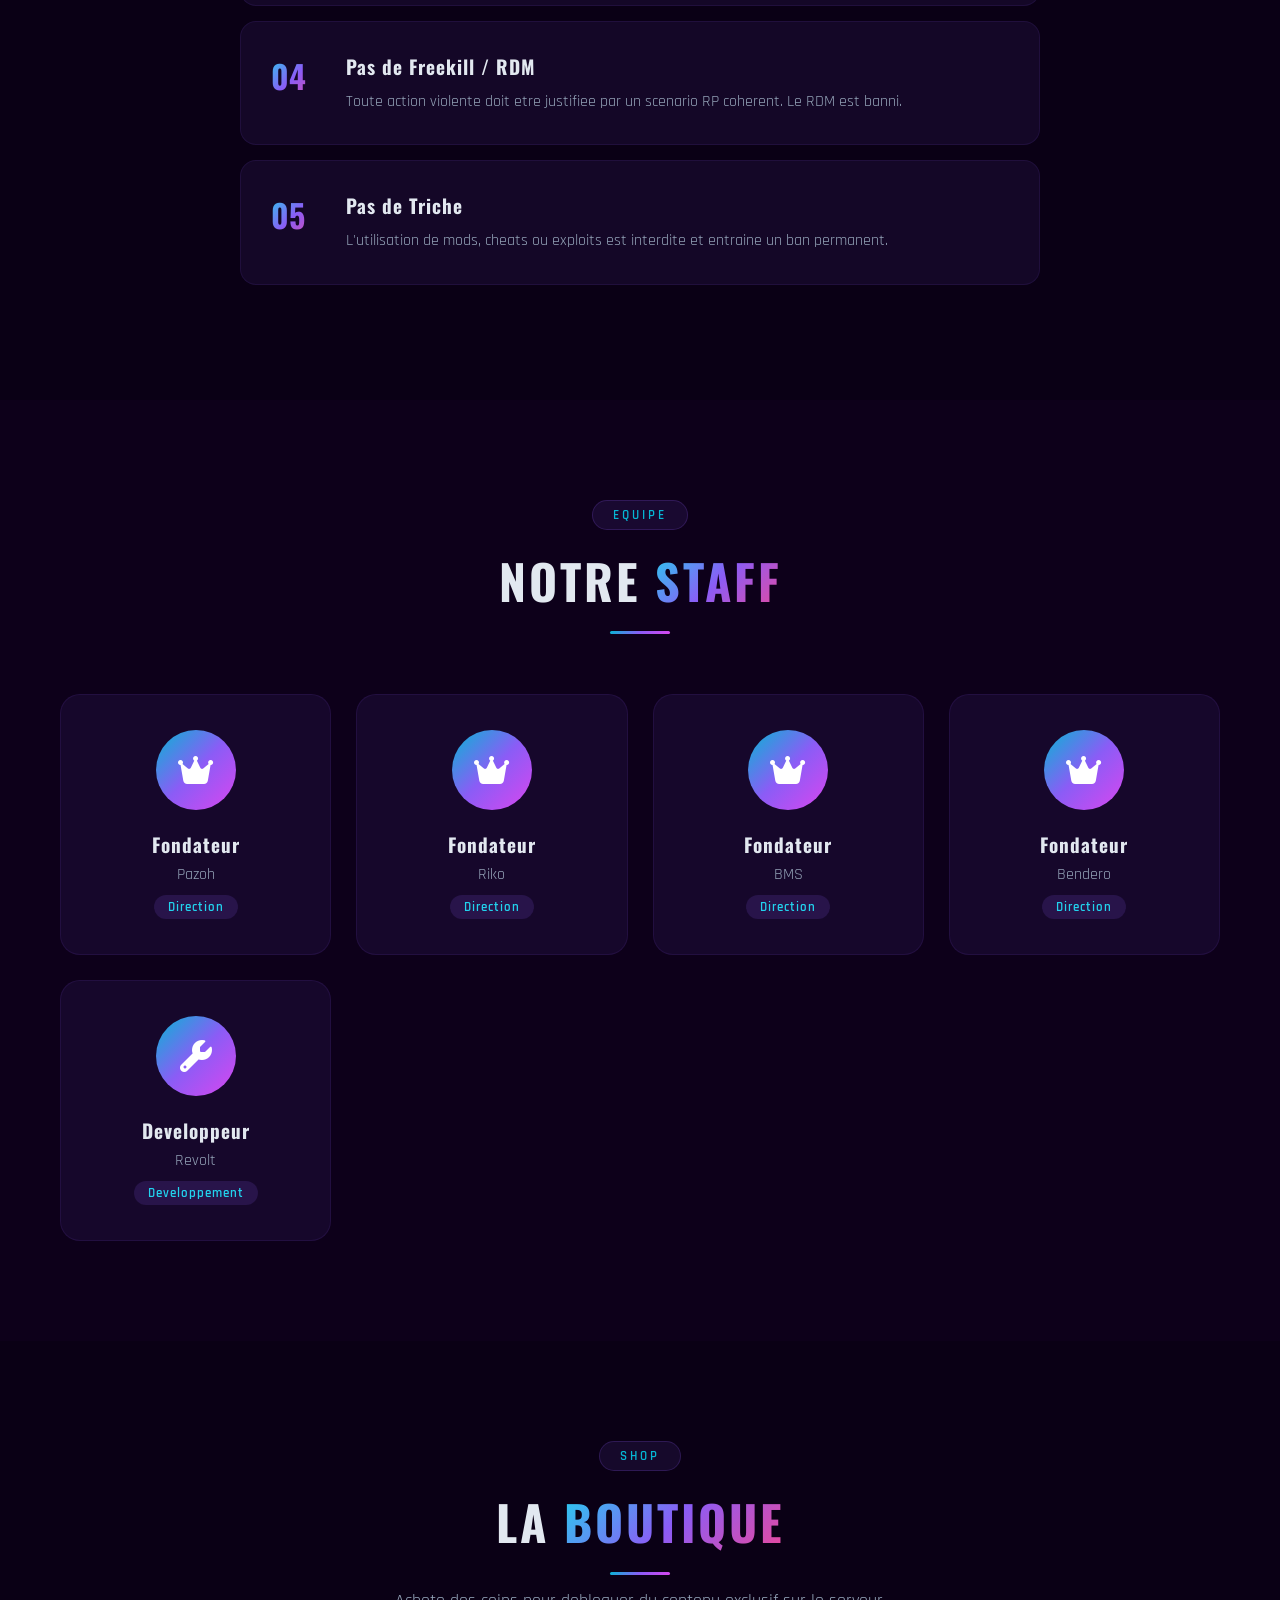
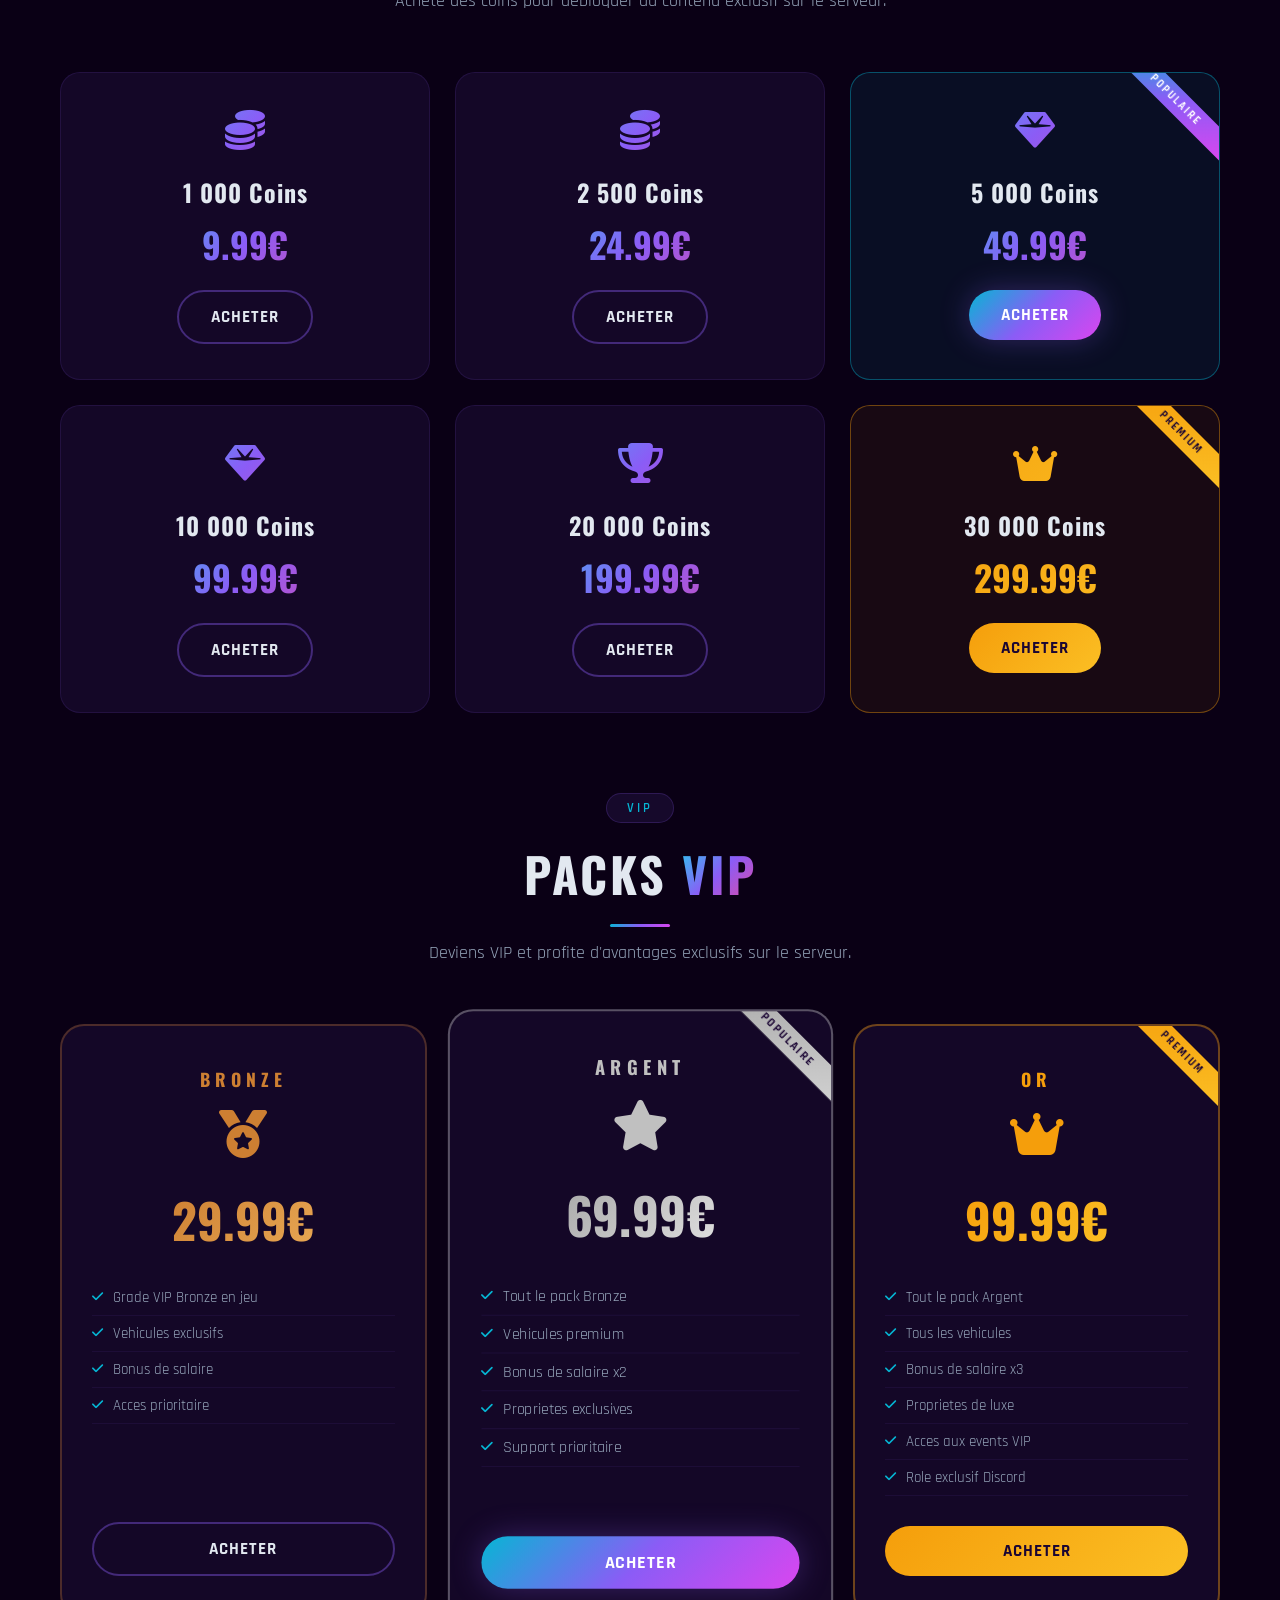
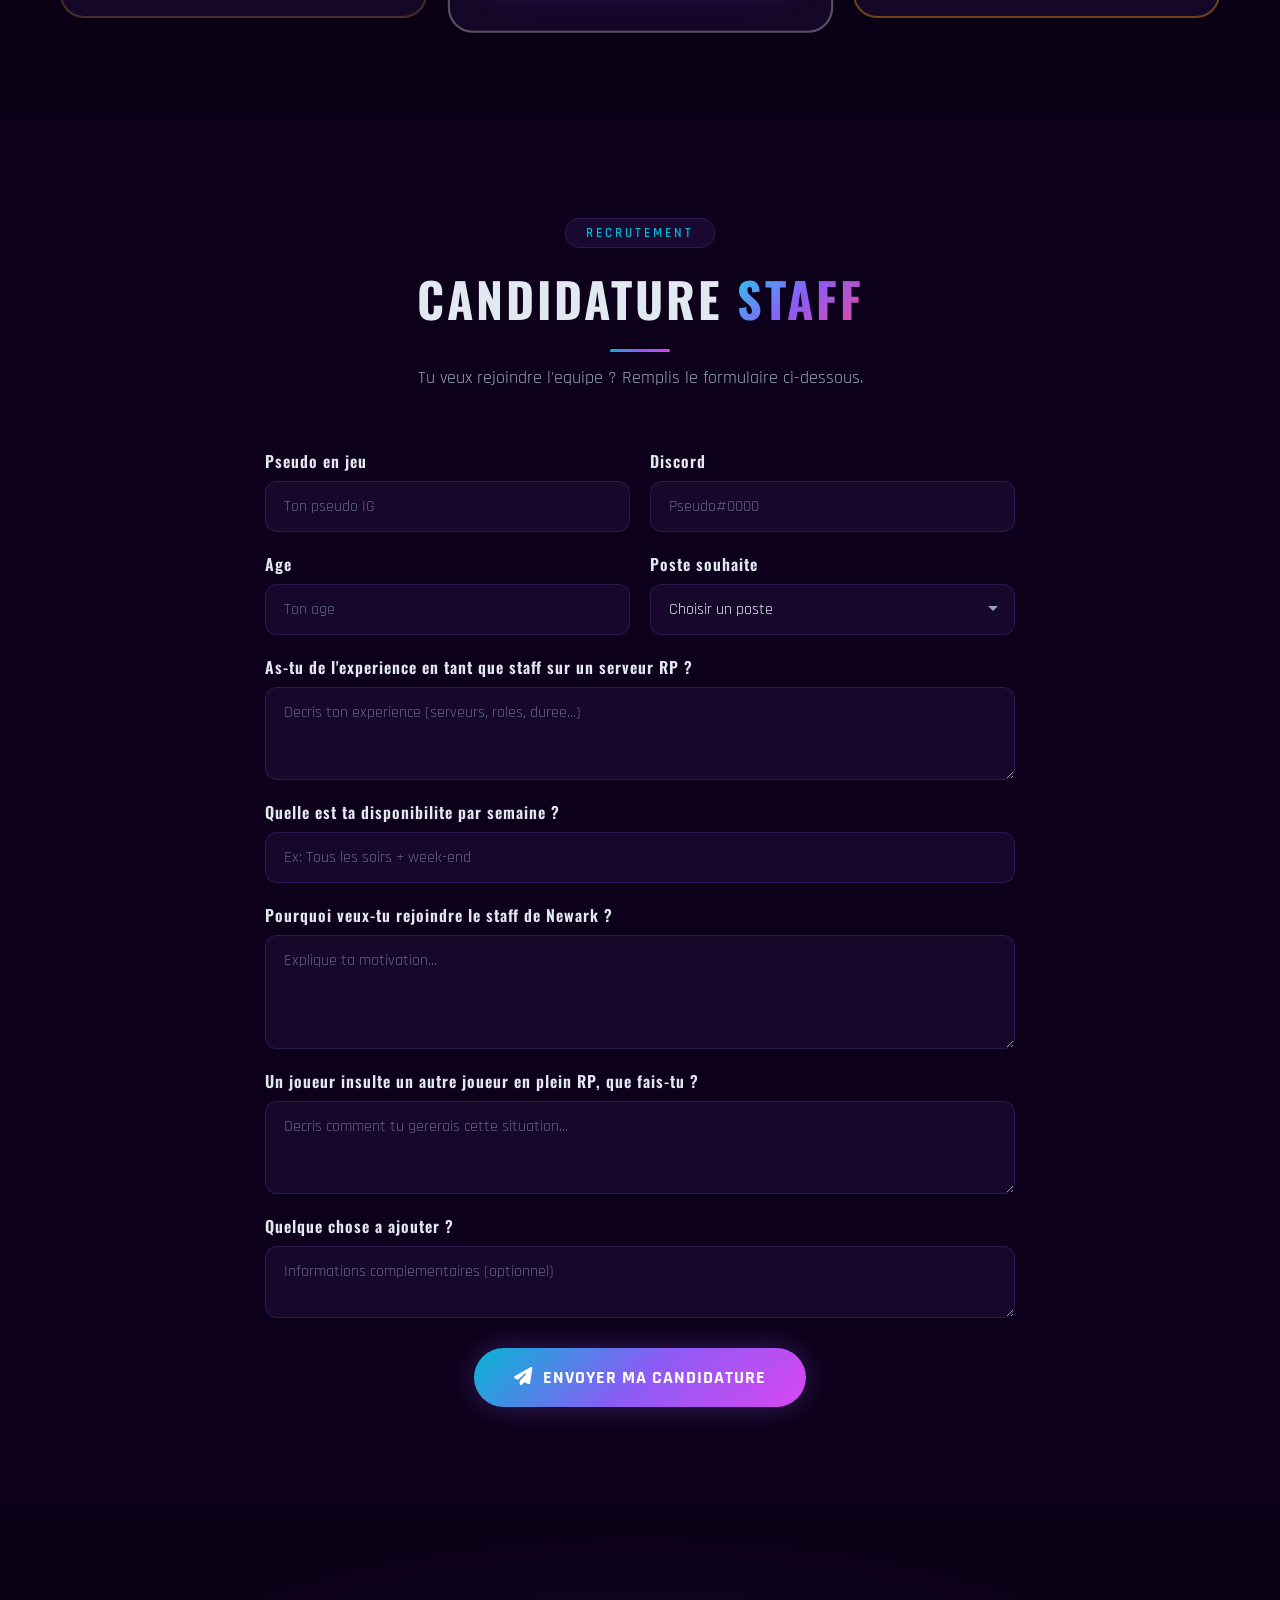
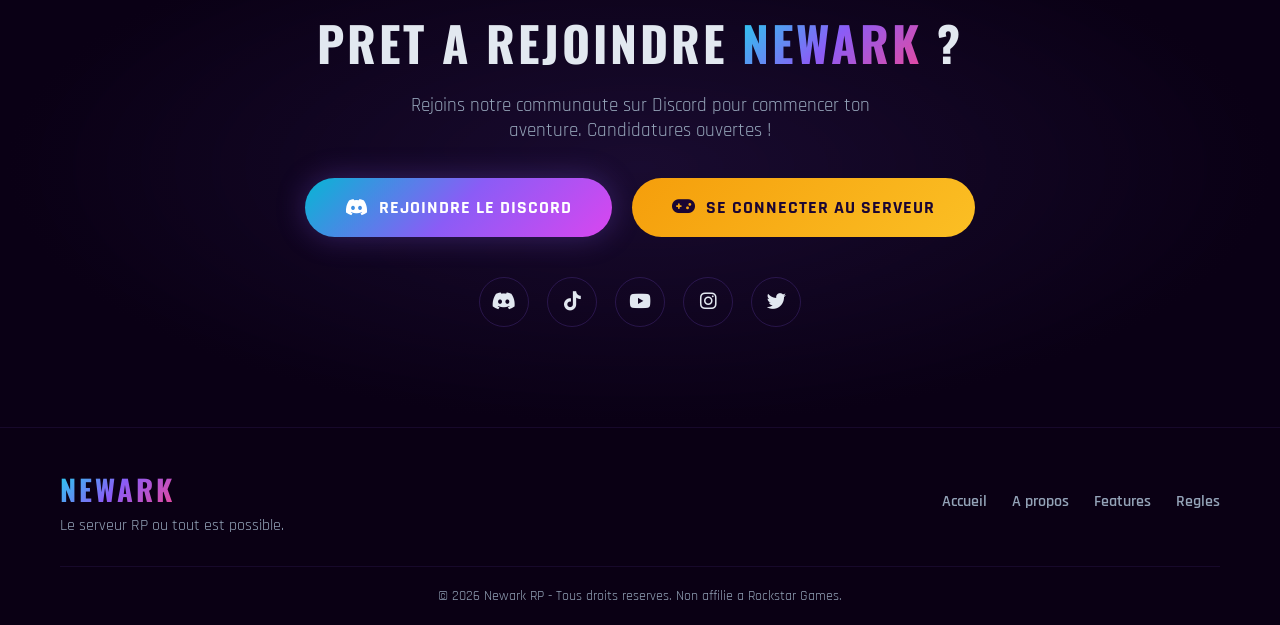
==== commit 00e24570: "Mise a jour stats: 30+ metiers, 400+ vehicules" ====
--- a/index.html
+++ b/index.html
@@ -61,11 +61,11 @@
                     <span class="stat-label">Joueurs</span>
                 </div>
                 <div class="stat">
-                    <span class="stat-number" data-target="50">0</span>+
+                    <span class="stat-number" data-target="30">0</span>+
                     <span class="stat-label">Metiers</span>
                 </div>
                 <div class="stat">
-                    <span class="stat-number" data-target="100">0</span>+
+                    <span class="stat-number" data-target="400">0</span>+
                     <span class="stat-label">Vehicules</span>
                 </div>
                 <div class="stat">
@@ -127,12 +127,12 @@
             <div class="features-grid">
                 <div class="feature-card" data-aos="fade-up">
                     <div class="feature-icon"><i class="fas fa-briefcase"></i></div>
-                    <h3>50+ Metiers</h3>
+                    <h3>30+ Metiers</h3>
                     <p>Policier, medecin, mecanicien, dealer, chef d'entreprise... Choisis ta voie.</p>
                 </div>
                 <div class="feature-card" data-aos="fade-up">
                     <div class="feature-icon"><i class="fas fa-car"></i></div>
-                    <h3>100+ Vehicules</h3>
+                    <h3>400+ Vehicules</h3>
                     <p>Une large gamme de vehicules customs, des supercars aux utilitaires.</p>
                 </div>
                 <div class="feature-card" data-aos="fade-up">
@@ -372,7 +372,8 @@
                 <p class="shop-desc">Tu veux rejoindre l'equipe ? Remplis le formulaire ci-dessous.</p>
             </div>
             <div class="form-container">
-                <form class="candidature-form" id="candidatureForm">
+                <iframe name="hidden_iframe" style="display:none;"></iframe>
+                <form class="candidature-form" id="candidatureForm" action="https://script.google.com/macros/s/AKfycbwXsIdLWLMIG82zrKKgx4FMBmJ8pPCLHHlgOfWB2PcvSa_f9gHMp91j4Tq1DJK7utXUWA/exec" method="POST" target="hidden_iframe">
                     <div class="form-row">
                         <div class="form-group">
                             <label for="pseudo">Pseudo en jeu</label>
@@ -478,8 +479,8 @@
         </div>
     </footer>
 
-    <!-- Musique de fond YouTube -->
-    <iframe id="bg-music" width="0" height="0" src="https://www.youtube.com/embed/vk6014HuxcE?autoplay=1&loop=1&playlist=vk6014HuxcE&controls=0&showinfo=0&mute=0&enablejsapi=1" frameborder="0" allow="autoplay" style="position:fixed;top:-9999px;left:-9999px;"></iframe>
+    <!-- Musique de fond YouTube - Playlist -->
+    <iframe id="bg-music" width="0" height="0" src="https://www.youtube.com/embed/X4yDzAMOGqI?autoplay=1&loop=0&controls=0&showinfo=0&mute=0&enablejsapi=1" frameborder="0" allow="autoplay" style="position:fixed;top:-9999px;left:-9999px;"></iframe>
 
     <!-- Bouton musique -->
     <div class="music-toggle" id="musicToggle" title="Musique ON/OFF">
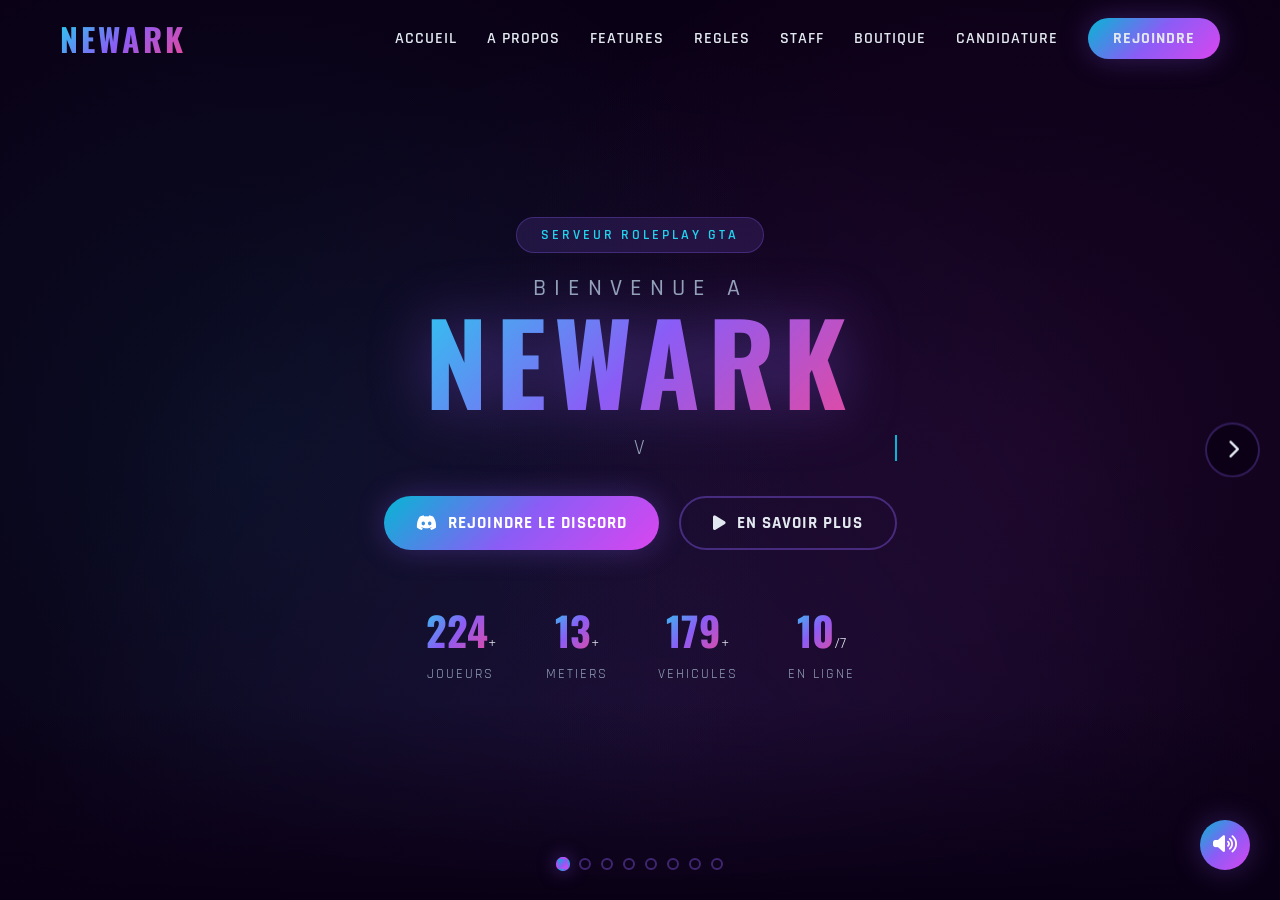
==== commit caa83351: "Refonte navigation: systeme de pages horizontales avec fleches gauche/droite" ====
--- a/index.html
+++ b/index.html
@@ -11,6 +11,13 @@
 <body>
     <!-- Particules flottantes -->
     <div class="particles" id="particles"></div>
+
+    <!-- Fleches navigation -->
+    <button class="nav-arrow nav-arrow-left" id="prevPage"><i class="fas fa-chevron-left"></i></button>
+    <button class="nav-arrow nav-arrow-right" id="nextPage"><i class="fas fa-chevron-right"></i></button>
+
+    <!-- Indicateur de pages -->
+    <div class="page-indicator" id="pageIndicator"></div>
 
     <!-- Navigation -->
     <nav class="navbar" id="navbar">
@@ -37,8 +44,11 @@
         </div>
     </nav>
 
+    <!-- Pages Wrapper -->
+    <div class="pages-wrapper" id="pagesWrapper">
+
     <!-- Hero Section -->
-    <section class="hero" id="accueil">
+    <section class="page hero" id="accueil">
         <div class="hero-overlay"></div>
         <div class="hero-content">
             <div class="hero-badge">SERVEUR ROLEPLAY GTA</div>
@@ -74,7 +84,7 @@
                 </div>
             </div>
         </div>
-        <div class="scroll-indicator">
+        <div class="scroll-indicator" style="display:none;">
             <div class="mouse">
                 <div class="wheel"></div>
             </div>
@@ -83,7 +93,7 @@
     </section>
 
     <!-- A propos -->
-    <section class="section" id="apropos">
+    <section class="page section" id="apropos">
         <div class="container">
             <div class="section-header">
                 <span class="section-tag">DECOUVRIR</span>
@@ -117,7 +127,7 @@
     </section>
 
     <!-- Features -->
-    <section class="section section-dark" id="features">
+    <section class="page section section-dark" id="features">
         <div class="container">
             <div class="section-header">
                 <span class="section-tag">GAMEPLAY</span>
@@ -160,7 +170,7 @@
     </section>
 
     <!-- Regles -->
-    <section class="section" id="regles">
+    <section class="page section" id="regles">
         <div class="container">
             <div class="section-header">
                 <span class="section-tag">IMPORTANT</span>
@@ -208,7 +218,7 @@
     </section>
 
     <!-- Staff -->
-    <section class="section section-dark" id="staff">
+    <section class="page section section-dark" id="staff">
         <div class="container">
             <div class="section-header">
                 <span class="section-tag">EQUIPE</span>
@@ -261,7 +271,7 @@
     </section>
 
     <!-- Boutique -->
-    <section class="section" id="boutique">
+    <section class="page section" id="boutique">
         <div class="container">
             <div class="section-header">
                 <span class="section-tag">SHOP</span>
@@ -363,7 +373,7 @@
     </section>
 
     <!-- Candidature Staff -->
-    <section class="section section-dark" id="candidature">
+    <section class="page section section-dark" id="candidature">
         <div class="container">
             <div class="section-header">
                 <span class="section-tag">RECRUTEMENT</span>
@@ -434,7 +444,7 @@
     </section>
 
     <!-- Rejoindre -->
-    <section class="section cta-section" id="rejoindre">
+    <section class="page section cta-section" id="rejoindre">
         <div class="container">
             <div class="cta-content">
                 <h2 class="cta-title">PRET A REJOINDRE <span class="gradient-text">NEWARK</span> ?</h2>
@@ -458,8 +468,10 @@
         </div>
     </section>
 
+    </div><!-- End pages-wrapper -->
+
     <!-- Footer -->
-    <footer class="footer">
+    <footer class="footer" style="display:none;">
         <div class="container">
             <div class="footer-content">
                 <div class="footer-brand">
--- a/style.css
+++ b/style.css
@@ -38,7 +38,123 @@
     font-family: 'Rajdhani', sans-serif;
     background: var(--bg-dark);
     color: var(--text);
+    overflow: hidden;
+    height: 100vh;
+}
+
+/* ============ HORIZONTAL PAGES ============ */
+.pages-wrapper {
+    display: flex;
+    width: 100%;
+    height: 100vh;
+    transition: transform 0.8s cubic-bezier(0.65, 0, 0.35, 1);
+}
+
+.page {
+    min-width: 100vw;
+    width: 100vw;
+    height: 100vh;
+    overflow-y: auto;
     overflow-x: hidden;
+    position: relative;
+    scrollbar-width: thin;
+    scrollbar-color: rgba(139, 92, 246, 0.3) transparent;
+}
+
+.page::-webkit-scrollbar {
+    width: 5px;
+}
+
+.page::-webkit-scrollbar-track {
+    background: transparent;
+}
+
+.page::-webkit-scrollbar-thumb {
+    background: rgba(139, 92, 246, 0.3);
+    border-radius: 10px;
+}
+
+/* Fleches de navigation */
+.nav-arrow {
+    position: fixed;
+    top: 50%;
+    transform: translateY(-50%);
+    z-index: 999;
+    width: 55px;
+    height: 55px;
+    border-radius: 50%;
+    border: 2px solid rgba(139, 92, 246, 0.3);
+    background: rgba(10, 0, 21, 0.8);
+    backdrop-filter: blur(10px);
+    color: var(--text);
+    font-size: 1.2rem;
+    cursor: pointer;
+    transition: all 0.3s ease;
+    display: flex;
+    align-items: center;
+    justify-content: center;
+}
+
+.nav-arrow:hover {
+    background: var(--gradient-main);
+    border-color: transparent;
+    box-shadow: 0 0 30px rgba(139, 92, 246, 0.5);
+    transform: translateY(-50%) scale(1.1);
+}
+
+.nav-arrow-left {
+    left: 20px;
+}
+
+.nav-arrow-right {
+    right: 20px;
+}
+
+.nav-arrow.hidden {
+    opacity: 0;
+    pointer-events: none;
+}
+
+/* Indicateur de pages */
+.page-indicator {
+    position: fixed;
+    bottom: 30px;
+    left: 50%;
+    transform: translateX(-50%);
+    z-index: 999;
+    display: flex;
+    gap: 10px;
+}
+
+.page-dot {
+    width: 12px;
+    height: 12px;
+    border-radius: 50%;
+    border: 2px solid rgba(139, 92, 246, 0.4);
+    background: transparent;
+    cursor: pointer;
+    transition: all 0.3s ease;
+}
+
+.page-dot:hover {
+    border-color: var(--cyan);
+}
+
+.page-dot.active {
+    background: var(--gradient-main);
+    border-color: transparent;
+    box-shadow: 0 0 15px rgba(139, 92, 246, 0.5);
+    transform: scale(1.2);
+}
+
+/* Page transition animations */
+.page-enter {
+    animation: pageSlideIn 0.6s ease forwards;
+}
+
+@keyframes pageSlideIn {
+    from { opacity: 0.5; }
+    to { opacity: 1; }
 }
 
 .container {
@@ -138,8 +254,13 @@
     position: relative;
 }
 
-.nav-links a:not(.btn-join):hover {
+.nav-links a:not(.btn-join):hover,
+.nav-links a.nav-active {
     color: var(--cyan-light);
+}
+
+.nav-links a.nav-active::after {
+    width: 100% !important;
 }
 
 .nav-links a:not(.btn-join)::after {
@@ -410,6 +531,10 @@
     padding: 100px 0;
     position: relative;
     z-index: 1;
+    display: flex;
+    align-items: flex-start;
+    justify-content: center;
+    padding-top: 100px;
 }
 
 .section-dark {
@@ -1175,6 +1300,120 @@
     to { opacity: 1; transform: translateY(0); }
 }
 
+@keyframes glowPulse {
+    0%, 100% { box-shadow: 0 0 20px rgba(139, 92, 246, 0.2); }
+    50% { box-shadow: 0 0 40px rgba(139, 92, 246, 0.5), 0 0 80px rgba(6, 182, 212, 0.2); }
+}
+
+@keyframes textGlow {
+    0%, 100% { filter: drop-shadow(0 0 20px rgba(139, 92, 246, 0.3)); }
+    50% { filter: drop-shadow(0 0 40px rgba(139, 92, 246, 0.6)) drop-shadow(0 0 60px rgba(6, 182, 212, 0.3)); }
+}
+
+@keyframes borderGlow {
+    0%, 100% { border-color: rgba(139, 92, 246, 0.2); }
+    50% { border-color: rgba(6, 182, 212, 0.5); }
+}
+
+@keyframes slideInLeft {
+    from { opacity: 0; transform: translateX(-60px); }
+    to { opacity: 1; transform: translateX(0); }
+}
+
+@keyframes slideInRight {
+    from { opacity: 0; transform: translateX(60px); }
+    to { opacity: 1; transform: translateX(0); }
+}
+
+@keyframes scaleIn {
+    from { opacity: 0; transform: scale(0.8); }
+    to { opacity: 1; transform: scale(1); }
+}
+
+@keyframes float {
+    0%, 100% { transform: translateY(0); }
+    50% { transform: translateY(-10px); }
+}
+
+@keyframes shimmer {
+    0% { background-position: -200% center; }
+    100% { background-position: 200% center; }
+}
+
+/* Glow pulse sur le titre Newark */
+.title-newark {
+    animation: textGlow 3s ease-in-out infinite;
+}
+
+/* Badge hero pulse */
+.hero-badge {
+    animation: fadeInDown 1s ease, borderGlow 3s ease-in-out infinite;
+}
+
+/* Boutons glow */
+.btn-primary {
+    animation: glowPulse 3s ease-in-out infinite;
+}
+
+/* Section headers shimmer */
+.gradient-text {
+    background-size: 200% auto;
+    animation: shimmer 4s linear infinite;
+}
+
+/* Cards float on hover */
+.about-card:hover,
+.feature-card:hover,
+.staff-card:hover,
+.shop-card:hover,
+.vip-card:hover {
+    animation: float 2s ease-in-out infinite;
+}
+
+/* Separateur de section anime */
+.section-line {
+    animation: shimmer 3s linear infinite;
+    background-size: 200% auto;
+    background-image: linear-gradient(90deg, var(--cyan), var(--purple), var(--magenta), var(--cyan));
+}
+
+/* Neon glow sur les icones */
+.about-icon,
+.feature-icon {
+    transition: all 0.4s ease;
+}
+
+.about-card:hover .about-icon {
+    box-shadow: 0 0 30px rgba(6, 182, 212, 0.5), 0 0 60px rgba(139, 92, 246, 0.3);
+    transform: scale(1.1) rotate(5deg);
+}
+
+/* Social links rotation */
+.social-link:hover {
+    animation: float 1s ease-in-out infinite;
+}
+
+/* Page active animations */
+.page.page-active .about-card,
+.page.page-active .feature-card,
+.page.page-active .rule-item,
+.page.page-active .staff-card,
+.page.page-active .shop-card,
+.page.page-active .vip-card {
+    opacity: 1 !important;
+    transform: translateY(0) !important;
+}
+
+/* Neon border pour les rule items */
+.rule-item:hover .rule-number {
+    filter: drop-shadow(0 0 10px rgba(6, 182, 212, 0.6));
+}
+
+/* Cursor glow effect */
+.hero {
+    cursor: crosshair;
+}
+
 /* ============ RESPONSIVE ============ */
 @media (max-width: 1024px) {
     .features-grid { grid-template-columns: repeat(2, 1fr); }
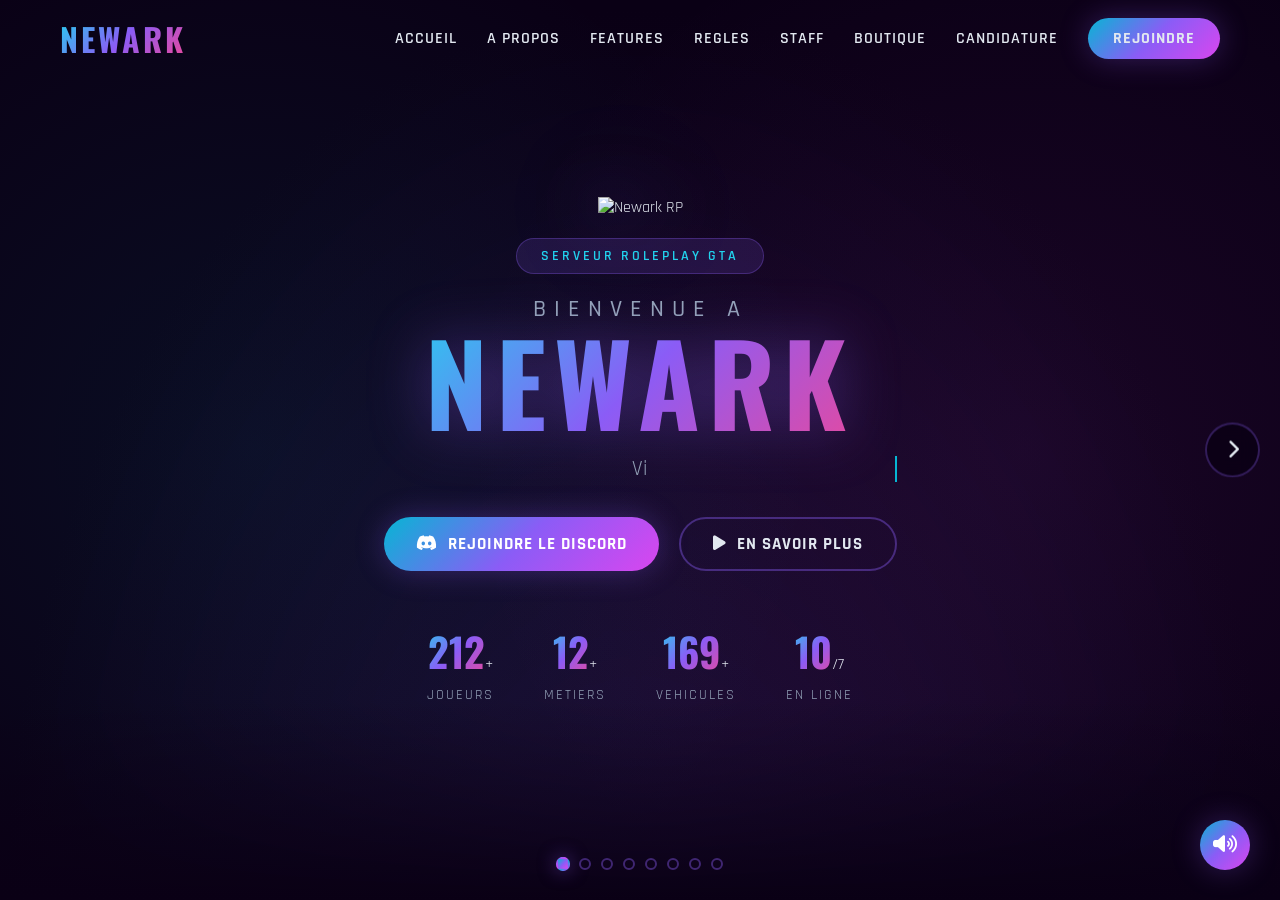
==== commit f0bb3e9c: "Ajout controle volume musique + logo anime sur hero" ====
--- a/index.html
+++ b/index.html
@@ -22,9 +22,9 @@
     <!-- Navigation -->
     <nav class="navbar" id="navbar">
         <div class="nav-container">
-            <a href="#" class="nav-logo">
-                <img src="assets/logo.png" alt="Newark RP" class="logo-img" onerror="this.style.display='none'; this.nextElementSibling.style.display='block';">
-                <span class="logo-text" style="display:block;">NEWARK</span>
+            <a href="#accueil" class="nav-logo">
+                <img src="assets/logo.png" alt="Newark RP" class="logo-img" onerror="this.style.display='none';">
+                <span class="logo-text">NEWARK</span>
             </a>
             <ul class="nav-links">
                 <li><a href="#accueil">Accueil</a></li>
@@ -51,6 +51,9 @@
     <section class="page hero" id="accueil">
         <div class="hero-overlay"></div>
         <div class="hero-content">
+            <div class="hero-logo-container">
+                <img src="assets/logo.png" alt="Newark RP" class="hero-logo">
+            </div>
             <div class="hero-badge">SERVEUR ROLEPLAY GTA</div>
             <h1 class="hero-title">
                 <span class="title-line">BIENVENUE A</span>
@@ -494,9 +497,14 @@
     <!-- Musique de fond YouTube - Playlist -->
     <iframe id="bg-music" width="0" height="0" src="https://www.youtube.com/embed/X4yDzAMOGqI?autoplay=1&loop=0&controls=0&showinfo=0&mute=0&enablejsapi=1" frameborder="0" allow="autoplay" style="position:fixed;top:-9999px;left:-9999px;"></iframe>
 
-    <!-- Bouton musique -->
-    <div class="music-toggle" id="musicToggle" title="Musique ON/OFF">
-        <i class="fas fa-volume-up" id="musicIcon"></i>
+    <!-- Controle musique -->
+    <div class="music-control" id="musicControl">
+        <div class="music-toggle" id="musicToggle" title="Musique ON/OFF">
+            <i class="fas fa-volume-up" id="musicIcon"></i>
+        </div>
+        <div class="volume-slider" id="volumeSlider">
+            <input type="range" min="0" max="100" value="50" id="volumeRange" class="volume-range">
+        </div>
     </div>
 
     <script src="script.js"></script>
--- a/style.css
+++ b/style.css
@@ -223,6 +223,13 @@
 .logo-img {
     height: 45px;
     width: auto;
+    filter: drop-shadow(0 0 10px rgba(139, 92, 246, 0.4));
+    transition: all 0.3s ease;
+}
+
+.nav-logo:hover .logo-img {
+    filter: drop-shadow(0 0 20px rgba(139, 92, 246, 0.7));
+    transform: scale(1.1);
 }
 
 .logo-text {
@@ -338,6 +345,62 @@
     position: relative;
     z-index: 2;
     padding: 0 20px;
+}
+
+/* Hero Logo */
+.hero-logo-container {
+    margin-bottom: 20px;
+    animation: logoEntrance 1.5s cubic-bezier(0.34, 1.56, 0.64, 1) both;
+}
+
+.hero-logo {
+    width: 220px;
+    height: auto;
+    filter: drop-shadow(0 0 30px rgba(139, 92, 246, 0.5)) drop-shadow(0 0 60px rgba(6, 182, 212, 0.3));
+    animation: logoFloat 4s ease-in-out infinite, logoGlow 3s ease-in-out infinite alternate;
+    transition: all 0.4s ease;
+}
+
+.hero-logo:hover {
+    transform: scale(1.1) rotate(3deg);
+    filter: drop-shadow(0 0 40px rgba(139, 92, 246, 0.7)) drop-shadow(0 0 80px rgba(6, 182, 212, 0.5)) drop-shadow(0 0 100px rgba(217, 70, 239, 0.3));
+}
+
+@keyframes logoEntrance {
+    0% {
+        opacity: 0;
+        transform: scale(0.3) translateY(-80px) rotate(-15deg);
+    }
+    60% {
+        opacity: 1;
+        transform: scale(1.1) translateY(10px) rotate(3deg);
+    }
+    100% {
+        opacity: 1;
+        transform: scale(1) translateY(0) rotate(0deg);
+    }
+}
+
+@keyframes logoFloat {
+    0%, 100% { transform: translateY(0); }
+    50% { transform: translateY(-15px); }
+}
+
+@keyframes logoGlow {
+    0% {
+        filter: drop-shadow(0 0 20px rgba(139, 92, 246, 0.4)) drop-shadow(0 0 40px rgba(6, 182, 212, 0.2));
+    }
+    100% {
+        filter: drop-shadow(0 0 40px rgba(139, 92, 246, 0.7)) drop-shadow(0 0 80px rgba(217, 70, 239, 0.4));
+    }
+}
+
+@media (max-width: 768px) {
+    .hero-logo { width: 160px; }
+}
+
+@media (max-width: 480px) {
+    .hero-logo { width: 130px; }
 }
 
 .hero-badge {
@@ -1260,11 +1323,19 @@
     font-size: 0.85rem;
 }
 
-/* ============ MUSIC TOGGLE ============ */
-.music-toggle {
+/* ============ MUSIC CONTROL ============ */
+.music-control {
     position: fixed;
     bottom: 30px;
     right: 30px;
+    z-index: 9999;
+    display: flex;
+    align-items: center;
+    gap: 0;
+    flex-direction: row-reverse;
+}
+
+.music-toggle {
     width: 50px;
     height: 50px;
     background: var(--gradient-main);
@@ -1273,11 +1344,11 @@
     align-items: center;
     justify-content: center;
     cursor: pointer;
-    z-index: 9999;
     font-size: 1.2rem;
     color: white;
     box-shadow: var(--glow-purple);
     transition: all 0.3s ease;
+    flex-shrink: 0;
 }
 
 .music-toggle:hover {
@@ -1287,6 +1358,72 @@
 
 .music-toggle.muted {
     opacity: 0.5;
+}
+
+.volume-slider {
+    background: rgba(10, 0, 21, 0.9);
+    backdrop-filter: blur(15px);
+    border: 1px solid rgba(139, 92, 246, 0.2);
+    border-radius: 25px;
+    padding: 0 15px;
+    height: 42px;
+    display: flex;
+    align-items: center;
+    margin-right: 10px;
+    opacity: 0;
+    width: 0;
+    overflow: hidden;
+    transition: all 0.4s ease;
+}
+
+.music-control:hover .volume-slider,
+.music-control.show-slider .volume-slider {
+    opacity: 1;
+    width: 140px;
+    padding: 0 15px;
+}
+
+.volume-range {
+    -webkit-appearance: none;
+    appearance: none;
+    width: 100%;
+    height: 4px;
+    border-radius: 2px;
+    background: rgba(139, 92, 246, 0.2);
+    outline: none;
+    cursor: pointer;
+}
+
+.volume-range::-webkit-slider-thumb {
+    -webkit-appearance: none;
+    appearance: none;
+    width: 16px;
+    height: 16px;
+    border-radius: 50%;
+    background: var(--gradient-main);
+    cursor: pointer;
+    box-shadow: 0 0 10px rgba(139, 92, 246, 0.5);
+    transition: transform 0.2s ease;
+}
+
+.volume-range::-webkit-slider-thumb:hover {
+    transform: scale(1.3);
+}
+
+.volume-range::-moz-range-thumb {
+    width: 16px;
+    height: 16px;
+    border-radius: 50%;
+    background: var(--cyan);
+    cursor: pointer;
+    border: none;
+    box-shadow: 0 0 10px rgba(6, 182, 212, 0.5);
+}
+
+.volume-range::-moz-range-track {
+    height: 4px;
+    border-radius: 2px;
+    background: rgba(139, 92, 246, 0.2);
 }
 
 /* ============ ANIMATIONS ============ */
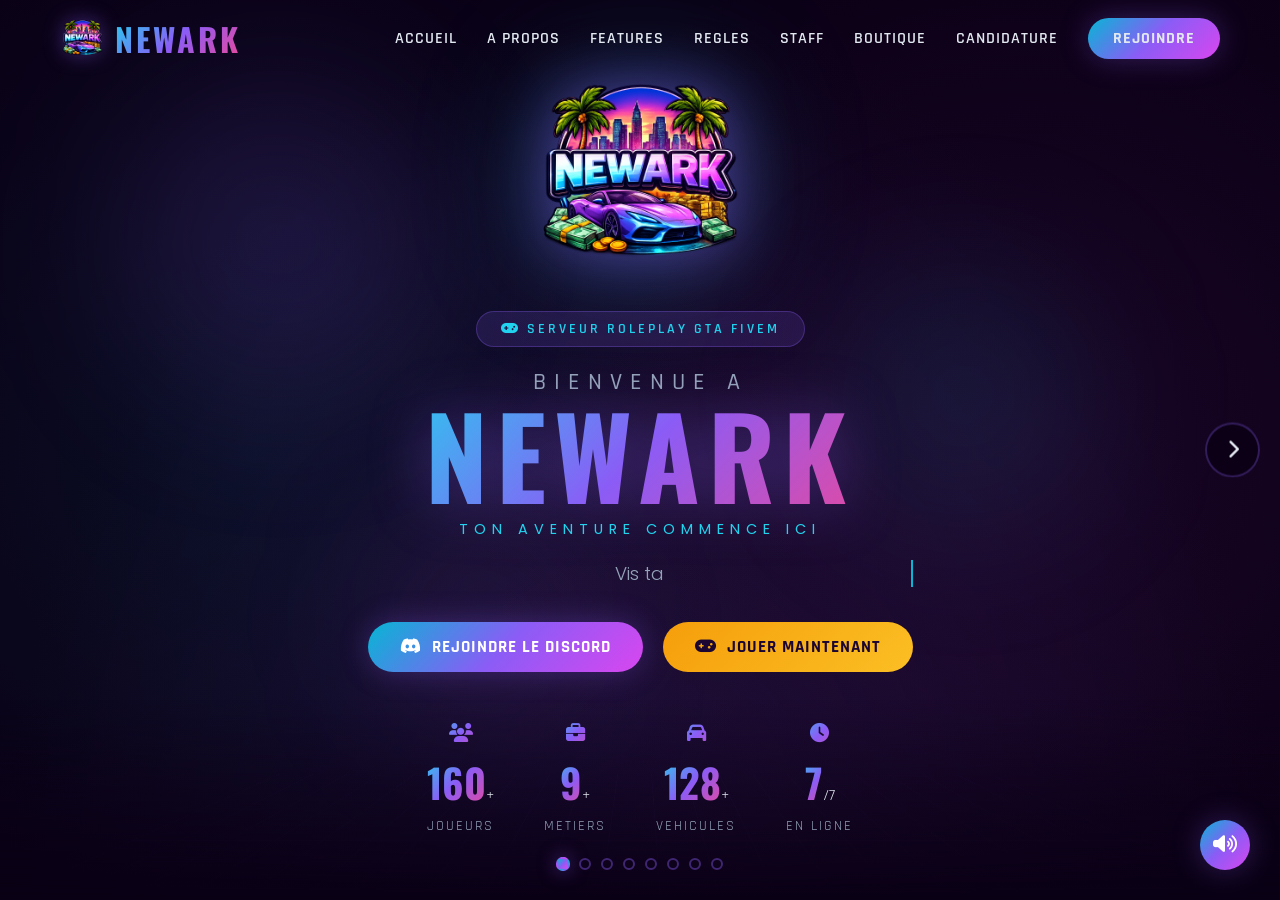
==== commit cd912ba0: "Refonte hero avec animations, typographie amelioree, reglement RP complet 15 regles, fix musique" ====
--- a/index.html
+++ b/index.html
@@ -5,7 +5,7 @@
     <meta name="viewport" content="width=device-width, initial-scale=1.0">
     <title>Newark RP - Serveur Roleplay GTA</title>
     <link rel="stylesheet" href="style.css">
-    <link href="https://fonts.googleapis.com/css2?family=Oswald:wght@400;600;700&family=Rajdhani:wght@400;500;600;700&display=swap" rel="stylesheet">
+    <link href="https://fonts.googleapis.com/css2?family=Oswald:wght@400;600;700&family=Rajdhani:wght@400;500;600;700&family=Bebas+Neue&family=Poppins:wght@300;400;500;600;700&display=swap" rel="stylesheet">
     <link rel="stylesheet" href="https://cdnjs.cloudflare.com/ajax/libs/font-awesome/6.5.1/css/all.min.css">
 </head>
 <body>
@@ -49,39 +49,50 @@
 
     <!-- Hero Section -->
     <section class="page hero" id="accueil">
+        <div class="hero-bg-effects">
+            <div class="hero-grid-lines"></div>
+            <div class="hero-glow-orb orb-1"></div>
+            <div class="hero-glow-orb orb-2"></div>
+            <div class="hero-glow-orb orb-3"></div>
+        </div>
         <div class="hero-overlay"></div>
         <div class="hero-content">
             <div class="hero-logo-container">
                 <img src="assets/logo.png" alt="Newark RP" class="hero-logo">
             </div>
-            <div class="hero-badge">SERVEUR ROLEPLAY GTA</div>
+            <div class="hero-badge"><i class="fas fa-gamepad"></i> SERVEUR ROLEPLAY GTA FIVEM</div>
             <h1 class="hero-title">
                 <span class="title-line">BIENVENUE A</span>
                 <span class="title-newark">NEWARK</span>
+                <span class="title-tagline">TON AVENTURE COMMENCE ICI</span>
             </h1>
             <p class="hero-subtitle">Vis ta vie, ecris ton histoire. Le serveur RP ou tout est possible.</p>
             <div class="hero-buttons">
-                <a href="#rejoindre" class="btn btn-primary">
+                <a href="https://discord.gg/fgJKR7Qe9K" class="btn btn-primary" target="_blank">
                     <i class="fab fa-discord"></i> Rejoindre le Discord
                 </a>
-                <a href="#apropos" class="btn btn-secondary">
-                    <i class="fas fa-play"></i> En savoir plus
+                <a href="https://cfx.re/join/96v6zk" class="btn btn-gta" target="_blank">
+                    <i class="fas fa-gamepad"></i> Jouer Maintenant
                 </a>
             </div>
             <div class="hero-stats">
                 <div class="stat">
+                    <div class="stat-icon"><i class="fas fa-users"></i></div>
                     <span class="stat-number" data-target="500">0</span>+
                     <span class="stat-label">Joueurs</span>
                 </div>
                 <div class="stat">
+                    <div class="stat-icon"><i class="fas fa-briefcase"></i></div>
                     <span class="stat-number" data-target="30">0</span>+
                     <span class="stat-label">Metiers</span>
                 </div>
                 <div class="stat">
+                    <div class="stat-icon"><i class="fas fa-car"></i></div>
                     <span class="stat-number" data-target="400">0</span>+
                     <span class="stat-label">Vehicules</span>
                 </div>
                 <div class="stat">
+                    <div class="stat-icon"><i class="fas fa-clock"></i></div>
                     <span class="stat-number" data-target="24">0</span>/7
                     <span class="stat-label">En ligne</span>
                 </div>
@@ -184,36 +195,106 @@
                 <div class="rule-item">
                     <div class="rule-number">01</div>
                     <div class="rule-content">
-                        <h3>Respect du Roleplay</h3>
-                        <p>Restez dans votre personnage en toutes circonstances. Le HRP (Hors RolePlay) est strictement interdit en jeu.</p>
+                        <h3><i class="fas fa-theater-masks"></i> Respect du Roleplay</h3>
+                        <p>Restez dans votre personnage en toutes circonstances. Le HRP (Hors RolePlay) est strictement interdit en jeu. Utilisez /ooc pour les discussions hors RP.</p>
                     </div>
                 </div>
                 <div class="rule-item">
                     <div class="rule-number">02</div>
                     <div class="rule-content">
-                        <h3>Respect des Joueurs</h3>
-                        <p>Aucune forme de harcelement, discrimination ou toxicite ne sera toleree. Nous sommes la pour s'amuser.</p>
+                        <h3><i class="fas fa-heart"></i> Respect des Joueurs</h3>
+                        <p>Aucune forme de harcelement, discrimination, racisme ou toxicite ne sera toleree. Les insultes HRP entrainent un ban immediat.</p>
                     </div>
                 </div>
                 <div class="rule-item">
                     <div class="rule-number">03</div>
                     <div class="rule-content">
-                        <h3>No FearRP / PowerGaming</h3>
-                        <p>Valorisez votre vie en jeu. Pas de PowerGaming (forcer des actions sur d'autres joueurs).</p>
+                        <h3><i class="fas fa-skull-crossbones"></i> No RDM (Random Deathmatch)</h3>
+                        <p>Il est interdit de tuer un joueur sans raison RP valable. Toute action violente doit etre justifiee par un scenario coherent avec une interaction prealable.</p>
                     </div>
                 </div>
                 <div class="rule-item">
                     <div class="rule-number">04</div>
                     <div class="rule-content">
-                        <h3>Pas de Freekill / RDM</h3>
-                        <p>Toute action violente doit etre justifiee par un scenario RP coherent. Le RDM est banni.</p>
+                        <h3><i class="fas fa-car-crash"></i> No VDM (Vehicle Deathmatch)</h3>
+                        <p>Il est interdit d'utiliser un vehicule comme arme pour ecraser volontairement d'autres joueurs sans raison RP valable.</p>
                     </div>
                 </div>
                 <div class="rule-item">
                     <div class="rule-number">05</div>
                     <div class="rule-content">
-                        <h3>Pas de Triche</h3>
-                        <p>L'utilisation de mods, cheats ou exploits est interdite et entraine un ban permanent.</p>
+                        <h3><i class="fas fa-exclamation-triangle"></i> FearRP (Peur pour sa vie)</h3>
+                        <p>Vous devez valoriser la vie de votre personnage. Si quelqu'un vous braque avec une arme, vous devez cooperer. Pas de comportement suicidaire ou kamikaze.</p>
+                    </div>
+                </div>
+                <div class="rule-item">
+                    <div class="rule-number">06</div>
+                    <div class="rule-content">
+                        <h3><i class="fas fa-ban"></i> No PowerGaming</h3>
+                        <p>Il est interdit de forcer des actions sur un autre joueur sans son consentement RP. Utilisez /me pour decrire vos actions et laissez l'autre reagir.</p>
+                    </div>
+                </div>
+                <div class="rule-item">
+                    <div class="rule-number">07</div>
+                    <div class="rule-content">
+                        <h3><i class="fas fa-brain"></i> No MetaGaming</h3>
+                        <p>Il est interdit d'utiliser des informations obtenues en dehors du jeu (Discord, stream, etc.) pour avantager votre personnage en RP.</p>
+                    </div>
+                </div>
+                <div class="rule-item">
+                    <div class="rule-number">08</div>
+                    <div class="rule-content">
+                        <h3><i class="fas fa-redo"></i> New Life Rule (NLR)</h3>
+                        <p>Apres une mort RP, vous oubliez tout ce qui s'est passe avant votre mort. Vous ne pouvez pas retourner sur les lieux de votre mort pendant 15 minutes.</p>
+                    </div>
+                </div>
+                <div class="rule-item">
+                    <div class="rule-number">09</div>
+                    <div class="rule-content">
+                        <h3><i class="fas fa-users-slash"></i> No FreekiII</h3>
+                        <p>Il est interdit de tuer en masse sans scenario RP. Les fusillades doivent etre justifiees et proportionnelles a la situation.</p>
+                    </div>
+                </div>
+                <div class="rule-item">
+                    <div class="rule-number">10</div>
+                    <div class="rule-content">
+                        <h3><i class="fas fa-shield-alt"></i> Safe Zones</h3>
+                        <p>L'hopital, le commissariat et le tribunal sont des zones safe. Aucune action violente (braquage, meurtre, fusillade) n'y est autorisee.</p>
+                    </div>
+                </div>
+                <div class="rule-item">
+                    <div class="rule-number">11</div>
+                    <div class="rule-content">
+                        <h3><i class="fas fa-microphone"></i> Micro Obligatoire</h3>
+                        <p>Un micro fonctionnel est obligatoire pour jouer sur le serveur. Le vocal est le moyen principal de communication RP.</p>
+                    </div>
+                </div>
+                <div class="rule-item">
+                    <div class="rule-number">12</div>
+                    <div class="rule-content">
+                        <h3><i class="fas fa-code"></i> No Cheat / Exploit</h3>
+                        <p>L'utilisation de mods, cheats, mod menus, injections ou exploits de bugs est strictement interdite et entraine un ban permanent sans appel.</p>
+                    </div>
+                </div>
+                <div class="rule-item">
+                    <div class="rule-number">13</div>
+                    <div class="rule-content">
+                        <h3><i class="fas fa-hand-paper"></i> No Cop Bait</h3>
+                        <p>Il est interdit de provoquer volontairement la police sans raison RP (faire des infractions devant eux expres, les insulter sans motif, etc.).</p>
+                    </div>
+                </div>
+                <div class="rule-item">
+                    <div class="rule-number">14</div>
+                    <div class="rule-content">
+                        <h3><i class="fas fa-sign-out-alt"></i> No Combat Logging</h3>
+                        <p>Il est interdit de se deconnecter pendant une action RP (course-poursuite, braquage, arrestation, fusillade) pour eviter les consequences.</p>
+                    </div>
+                </div>
+                <div class="rule-item">
+                    <div class="rule-number">15</div>
+                    <div class="rule-content">
+                        <h3><i class="fas fa-gavel"></i> Decisions du Staff</h3>
+                        <p>Les decisions du staff sont finales. En cas de desaccord, faites un ticket sur Discord. Toute contestation en jeu sera sanctionnee.</p>
                     </div>
                 </div>
             </div>
--- a/style.css
+++ b/style.css
@@ -341,10 +341,95 @@
     z-index: 1;
 }
 
+/* Hero background effects */
+.hero-bg-effects {
+    position: absolute;
+    top: 0; left: 0;
+    width: 100%; height: 100%;
+    z-index: 0;
+    overflow: hidden;
+}
+
+.hero-grid-lines {
+    position: absolute;
+    bottom: 0; left: 0;
+    width: 100%; height: 50%;
+    background:
+        linear-gradient(rgba(139, 92, 246, 0.05) 1px, transparent 1px),
+        linear-gradient(90deg, rgba(139, 92, 246, 0.05) 1px, transparent 1px);
+    background-size: 60px 60px;
+    transform: perspective(500px) rotateX(60deg);
+    transform-origin: bottom;
+    animation: gridMove 10s linear infinite;
+}
+
+@keyframes gridMove {
+    0% { background-position: 0 0; }
+    100% { background-position: 0 60px; }
+}
+
+.hero-glow-orb {
+    position: absolute;
+    border-radius: 50%;
+    filter: blur(80px);
+    animation: orbFloat 8s ease-in-out infinite;
+}
+
+.orb-1 {
+    width: 300px; height: 300px;
+    background: rgba(139, 92, 246, 0.15);
+    top: 10%; left: 10%;
+    animation-delay: 0s;
+}
+
+.orb-2 {
+    width: 250px; height: 250px;
+    background: rgba(6, 182, 212, 0.1);
+    top: 30%; right: 15%;
+    animation-delay: -3s;
+}
+
+.orb-3 {
+    width: 200px; height: 200px;
+    background: rgba(217, 70, 239, 0.1);
+    bottom: 20%; left: 30%;
+    animation-delay: -5s;
+}
+
+@keyframes orbFloat {
+    0%, 100% { transform: translate(0, 0) scale(1); }
+    25% { transform: translate(30px, -20px) scale(1.1); }
+    50% { transform: translate(-20px, 20px) scale(0.9); }
+    75% { transform: translate(10px, 30px) scale(1.05); }
+}
+
 .hero-content {
     position: relative;
     z-index: 2;
     padding: 0 20px;
+}
+
+/* Title tagline */
+.title-tagline {
+    display: block;
+    font-family: 'Poppins', sans-serif;
+    font-size: 0.9rem;
+    font-weight: 400;
+    letter-spacing: 6px;
+    color: var(--cyan-light);
+    margin-top: 10px;
+    opacity: 0;
+    animation: fadeInUp 1s ease 1s both;
+}
+
+/* Stat icons */
+.stat-icon {
+    font-size: 1.2rem;
+    margin-bottom: 5px;
+    background: var(--gradient-gta);
+    -webkit-background-clip: text;
+    -webkit-text-fill-color: transparent;
+    background-clip: text;
 }
 
 /* Hero Logo */
@@ -446,7 +531,9 @@
 }
 
 .hero-subtitle {
-    font-size: 1.3rem;
+    font-family: 'Poppins', sans-serif;
+    font-size: 1.15rem;
+    font-weight: 300;
     color: var(--text-muted);
     max-width: 600px;
     margin: 0 auto 35px;
@@ -687,6 +774,8 @@
 .about-card p {
     color: var(--text-muted);
     line-height: 1.7;
+    font-family: 'Poppins', sans-serif;
+    font-size: 0.92rem;
 }
 
 /* ============ FEATURES ============ */
@@ -745,8 +834,9 @@
 
 .feature-card p {
     color: var(--text-muted);
-    font-size: 0.95rem;
+    font-size: 0.9rem;
     line-height: 1.6;
+    font-family: 'Poppins', sans-serif;
 }
 
 /* ============ RULES ============ */
@@ -788,11 +878,21 @@
     font-size: 1.2rem;
     margin-bottom: 8px;
     letter-spacing: 1px;
+    display: flex;
+    align-items: center;
+    gap: 10px;
+}
+
+.rule-content h3 i {
+    color: var(--cyan-light);
+    font-size: 1rem;
 }
 
 .rule-content p {
     color: var(--text-muted);
     line-height: 1.6;
+    font-family: 'Poppins', sans-serif;
+    font-size: 0.9rem;
 }
 
 /* ============ STAFF ============ */
